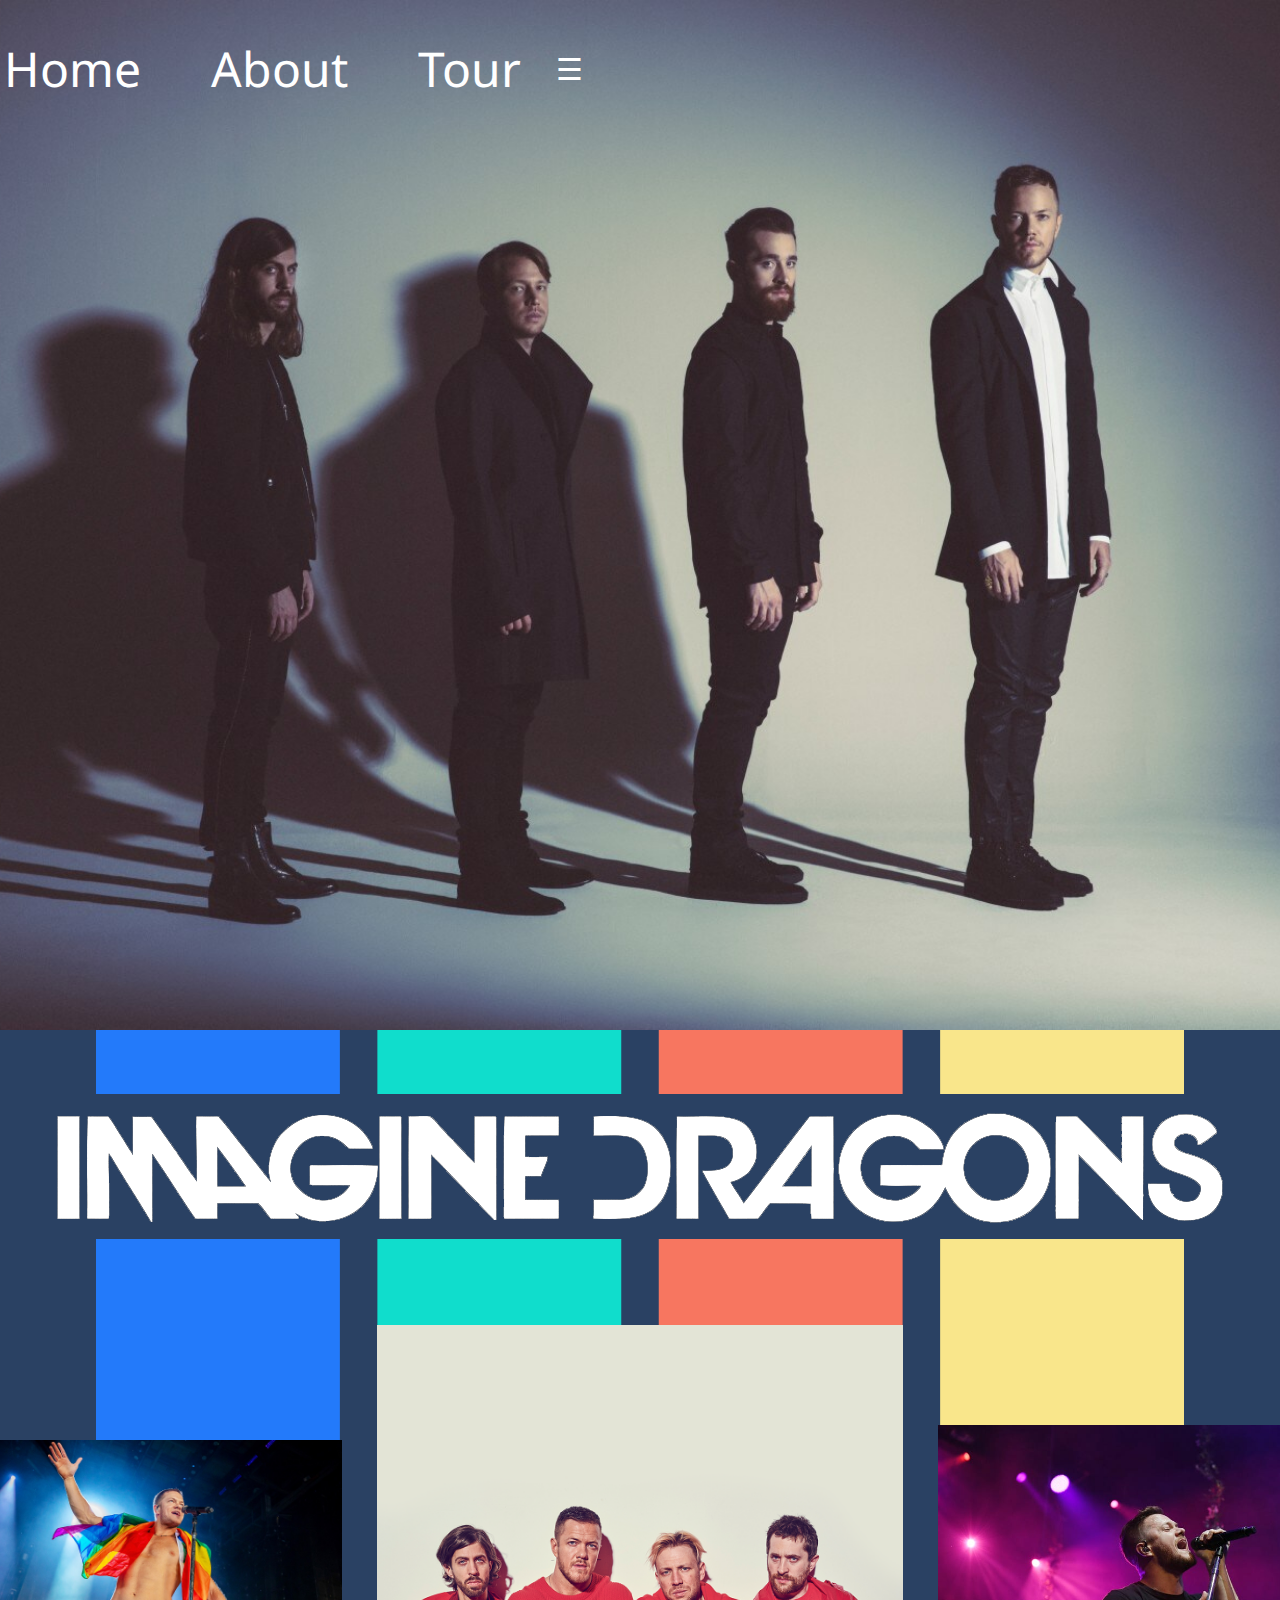
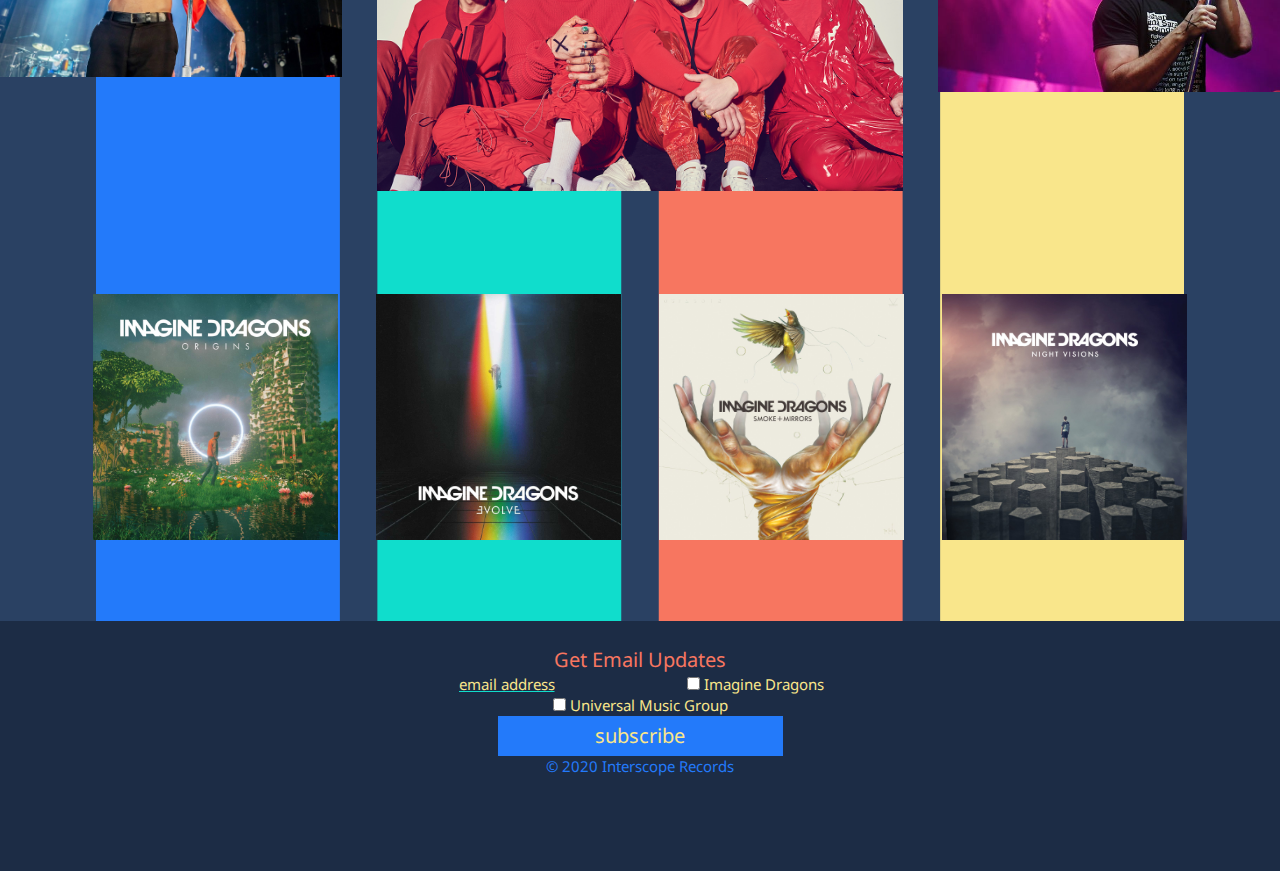
==== index.html @ df5ad178 "TIM EDITS/About Page fixer upper" ====
<!doctype html>
<html class="no-js" lang="">

<head>
  <meta charset="utf-8">
  <title>Home Imagine Dragons</title>
  <meta name="description" content="">
  <meta name="viewport" content="width=device-width, initial-scale=1">

  <link rel="apple-touch-icon" href="icon.png">
  <!-- Place favicon.ico in the root directory -->

  <link rel="stylesheet" href="css/normalize.css">
  <link rel="stylesheet" href="css/main.css">
  <link href="https://fonts.googleapis.com/css2?family=Noto+Sans:ital,wght@0,400;0,700;1,400;1,700&display=swap" rel="stylesheet">
</head>

<body>

  <!-- Off Canvas Navigation -->
  <div id="mySidenav" class="sidenav">
    <a href="javascript:void(0)" class="closebtn" onclick="closeNav()">&times;</a>
    <a href="index.html">Home</a>
    <a href="about.html">About</a>
    <a href="tour.html">Tour</a>
  </div>

  <header>
    <nav>
      <ul>
        <li><a href="index.html" class="home">Home</a></li>
        <li><a href="about.html" class="about">About</a></li>
        <li><a href="tour.html" class="tour">Tour</a></li>
      </ul>
      <span class="hamburger" onclick="openNav()">&#9776;</span>
    </nav>
  </header>

  <section class="home_section">

    <div id="container_logo_background">
      <div id="logo">
        <img src="img/imaginelogo.png" alt="Imagine Dragons Logo">
      </div>
    </div>

    <div class="home_main_panel">
      <img id="home_main_1" src="img/home_main_1.jpg">
      <img id="home_main_2" src="img/id_redsuits.png">
      <img id="home_main_3" src="img/home_main_3.jpg">
    </div>

    <div class="home_album_panel">
      <img src="img/home_album_1.jpg">
      <img src="img/home_album_2.jpg">
      <img src="img/home_album_3.jpg">
      <img src="img/home_album_4.jpg">
    </div>

  </section>

  <!-- Footer -->
  <footer>
    <div class="footer_background">
      <p class="get_updates">Get Email Updates</p>
      <form class="email_form">
        <input type="email" name="email" placeholder="email address" required>
        <input type="checkbox" name="checkbox1">
          <label for="checkbox1">Imagine Dragons</label><br>
        <input type="checkbox" name="checkbox2">
          <label for="checkbox2">Universal Music Group</label><br>
        <input type="submit" value="subscribe">
      </form>
      <p class="copyright">© 2020 Interscope Records</p>
    </div>
  </footer>

  <script src="js/vendor/modernizr-3.11.2.min.js"></script>
  <script src="js/main.js"></script>

</body>

</html>
---- css/main.css ----
/*! HTML5 Boilerplate v8.0.0 | MIT License | https://html5boilerplate.com/ */
/* main.css 2.1.0 | MIT License | https://github.com/h5bp/main.css#readme */
/* * What follows is the result of much research on cross-browser styling. * Credit left inline and big thanks to Nicolas Gallagher, Jonathan Neal, * Kroc Camen, and the H5BP dev community and team. */

/* ==== Base styles: opinionated defaults ===*/
html {
  color: #222;
  font-size: 1em;
  line-height: 1.4;
  background-color: #2A4163;
}
/* * Remove text-shadow in selection highlight: * https://twitter.com/miketaylr/status/12228805301 * * Vendor-prefixed and regular ::selection selectors cannot be combined: * https://stackoverflow.com/a/16982510/7133471 * * Customize the background color to match your design. */
::-moz-selection {
  background: #b3d4fc;
  text-shadow: none;
}
::selection {
  background: #b3d4fc;
  text-shadow: none;
}
/* * A better looking default horizontal rule */
hr {
  display: block;
  height: 1px;
  border: 0;
  border-top: 1px solid #ccc;
  margin: 1em 0;
  padding: 0;
}
/* * Remove the gap between audio, canvas, iframes, * images, videos and the bottom of their containers: * https://github.com/h5bp/html5-boilerplate/issues/440 */
audio, canvas, iframe, img, svg, video {
  vertical-align: middle;
}
/* * Remove default fieldset styles. */
fieldset {
  border: 0;
  margin: 0;
  padding: 0;
}
/* * Allow only vertical resizing of textareas. */
textarea {
  resize: vertical;
}
/* =====================================================
========================================================
==============Author's custom styles ===================
========================================================
======================================================== */
p, body, nav{
  font-family: 'Noto Sans', sans-serif;
}
body{
  width: 100vw;
  margin: 0px;
  overflow-x: hidden;
  padding: 0px;
}


header{
  background-image: url('../img/home_hero_image.jpg');
  background-size: cover;
  background-position: center;
  background-repeat: no-repeat;
  height: 1030px;
  width: 100vw;
  margin: 0px;
}

/* Add new background images and link them for the different pages */
#aboutbg{
  background-image: url('../img/about_hero_image.jpg');
  background-size: cover;
  background-position: center;
  background-repeat: no-repeat;
  height: 1030px;
  width: 100vw;
  margin: 0px;
}

#tourbg{
  background-image: url('../img/tour_hero_image3.jpg');
  background-size: cover;
  background-position: center;
  background-repeat: no-repeat;
  height: 1030px;
  width: 100%;
  margin: 0px;
}

nav{
  display: flex;
  justify-content: center;
  align-items: center;
  margin: 0px;
  position: relative;
  right: 30%;
}
nav ul{
  display: flex;
  flex-direction: row;
  justify-content: center;
  align-items: center;
  margin: 0px;
}
nav ul li{
  list-style-type: none;
  display: flex;
  flex-direction: row;
  margin: 15px;
}
nav ul li a{
  text-decoration: none;
  font-size: 36pt;
  color: #ffffff;
  padding: 20px;
}
nav ul li a:hover{
  color: #f77660;
}

#container_logo_background{
  line-height: 145px;
  height: 145px;
  width: 100%;
  background: #2a4163;
  margin: 5%;
  text-align: center;
  display: block;
}
#logo{
  vertical-align: middle;
}


/* Got rid of the div stripes and made it an SVG background image */
.home_section, .tour_section, .about_section{
  background-image: url('../img/ID_background.svg');
  background-position: center;
  background-size: 85%;
  background-repeat: repeat-y;
  display: flex;
  justify-content: center;
  align-items: center;
  flex-direction: column;
  padding: none;
  margin: none;
}

/* Gridbox reusable code - We'll discuss this in class

.gridbox{
  width: 100vw;
  margin: 0 auto;
  display: flex;
  justify-content: center;
  align-items: center;
  flex-direction: row;
}

.right_gridbox,
.left_gridbox{
  width: 50%;
  margin: 0 auto;
  display: flex;
  justify-content: center;
  align-items: center;
  flex-direction: column;
}

*/

/* Panel Section */

.home_main_panel{
  width: 100%;
  display: flex;
  justify-content: center;
  align-items: center;
}

#home_main_1{
  width: 28%;
  margin: 1%;
}
#home_main_2{
  width: 41.125%;
  margin: 1.75%;
}
#home_main_3{
  width: 28%;
  margin: 1%;
}

.home_album_panel{
  width: 100%;
  margin: 5%;
  text-align: center;
}
.home_album_panel img{
  width: 19.2%;
  margin: 1.3%;
}


.about_large_panel{
  text-align: center;
}
.about_large_panel img{
  width: 85%;
  padding: 50px;
}

/* setting up the othermost box to flex and reorganize inner divs */
.about_bandinfo_panel{
  width: 80vw;
  display: flex;
  justify-content: center;
  flex-direction: row;
}

/* this says that the images in this section should be 100% of the container they live in */
.about_bandinfo_panel img{
  width: 80%;
  margin: 15px 0px;
}

/* This says the two inner divs should have their content in a column, flexing, and set to 50% of the outermost container */
.about_bandinfo_imgbox,
.about_bandinfo_textbox{
  display: flex;
  flex-direction: column;
  align-items: center;
  width: 50%;
  margin: 0;
}

/* This says make that big paragraph take up 95% of its container width */
.about_bandinfo_panel p{
  background-color: #2a4163;
  color: #ffffff;
  padding: 10px;
  width: 95%;
}

.about_DRinfo_panel{
  text-align: left;
  width: 100%;
}
.about_DRinfo_panel img{
  text-align: left;
  width: 60%;
}
.about_DRinfo_panel p{
  background-color: #2a4163;
  color: #ffffff;
  padding: 10px;
  width: 60%;
}

.about_WSinfo_panel{
  text-align: left;
  width: 100%;
}
.about_WSinfo_panel img{
  text-align: left;
  width: 60%;
}
.about_WSinfo_panel p{
  background-color: #2a4163;
  color: #ffffff;
  padding: 10px;
  width: 60%;
}

.about_DPinfo_panel{
  text-align: left;
  width: 100%;
}
.about_DPinfo_panel img{
  text-align: left;
  width: 60%;
}
.about_DPinfo_panel p{
  background-color: #2a4163;
  color: #ffffff;
  padding: 10px;
  width: 60%;
}

.about_BMinfo_panel{
  text-align: left;
  width: 100%;
}
.about_BMinfo_panel img{
  text-align: left;
  width: 60%;
}
.about_BMinfo_panel p{
  background-color: #2a4163;
  color: #ffffff;
  padding: 10px;
  width: 60%;
}

/* ===== This is the CSS for the footer for every page === */
footer p{
  margin: 0px;
  padding: 0px;
}
.footer_background{
  width:100%;
  height: 250px;
  background: #1c2c45;
}
.copyright{
  color: #237afa;
  text-align: center;
  font-size: 15px;
}
.get_updates{
  color: #f77660;
  text-align: center;
  font-size: 20px;
  padding-top: 25px;
}
.email_form{
  text-align: center;
  color: #f9e68b;
  font-size: 15px;
}
input{
  caret-color: #f77660;
}
input[type=email]{
  border: none;
  outline: none;
  background: none;
  text-decoration: underline;
  text-decoration-color: #10ddcc;
}
::placeholder{
  color: #f9e68b;
  font-size: 15px;
}
input[type=submit]{
  border: none;
  background-color: #237afa;
  color: #f9e68b;
  height: 40px;
  width: 285px;
  font-size: 20px;
}
input[type=checkbox]{
  color: #f9e68b;
}

/* Off Canvas Navigation */

.hamburger{
  font-size:30px;
  cursor:pointer;
  color: #fff;
  display: inline;
}

.sidenav {
  height: 100%;
  width: 0;
  position: fixed;
  z-index: 1;
  top: 0;
  left: 0;
  background-color: #111;
  overflow-x: hidden;
  transition: 0.5s;
  padding-top: 60px;
}

.sidenav a {
  padding: 8px 8px 8px 32px;
  text-decoration: none;
  font-size: 25px;
  color: #818181;
  display: block;
  transition: 0.3s;
}

.sidenav a:hover {
  color: #f1f1f1;
}

.sidenav .closebtn {
  position: absolute;
  top: 0;
  right: 25px;
  font-size: 36px;
  margin-left: 50px;
}

#main {
  transition: margin-left .5s;
}

@media screen and (max-height: 450px) {
  .sidenav {padding-top: 15px;}
  .sidenav a {font-size: 18px;}
}





/* === Helper classes ====*/
/* * Hide visually and from screen readers */
.hidden, [hidden] {
  display: none !important;
}
/* * Hide only visually, but have it available for screen readers: * https://snook.ca/archives/html_and_css/hiding-content-for-accessibility * * 1. For long content, line feeds are not interpreted as spaces and small width * causes content to wrap 1 word per line: * https://medium.com/@jessebeach/beware-smushed-off-screen-accessible-text-5952a4c2cbfe */
.sr-only {
  border: 0;
  clip: rect(0, 0, 0, 0);
  height: 1px;
  margin: -1px;
  overflow: hidden;
  padding: 0;
  position: absolute;
  white-space: nowrap;
  width: 1px;
 /* 1 */
}
/* * Extends the .sr-only class to allow the element * to be focusable when navigated to via the keyboard: * https://www.drupal.org/node/897638 */
.sr-only.focusable:active, .sr-only.focusable:focus {
  clip: auto;
  height: auto;
  margin: 0;
  overflow: visible;
  position: static;
  white-space: inherit;
  width: auto;
}
/* * Hide visually and from screen readers, but maintain layout */
.invisible {
  visibility: hidden;
}
/* * Clearfix: contain floats * * For modern browsers * 1. The space content is one way to avoid an Opera bug when the * `contenteditable` attribute is included anywhere else in the document. * Otherwise it causes space to appear at the top and bottom of elements * that receive the `clearfix` class. * 2. The use of `table` rather than `block` is only necessary if using * `:before` to contain the top-margins of child elements. */
.clearfix::before, .clearfix::after {
  content: " ";
  display: table;
}
.clearfix::after {
  clear: both;
}
/* ==== EXAMPLE Media Queries for Responsive Design. These examples override the primary ('mobile first') styles. Modify as content requires. ==== */
@media only screen and (min-width: 35em) {
 /* Style adjustments for viewports that meet the condition */
}
@media print, (-webkit-min-device-pixel-ratio: 1.25), (min-resolution: 1.25dppx), (min-resolution: 120dpi) {
 /* Style adjustments for high resolution devices */
}
/* ==== Print styles. Inlined to avoid the additional HTTP request: https://www.phpied.com/delay-loading-your-print-css/ ====*/
@media print {
  *, *::before, *::after {
      background: #fff !important;
      color: #000 !important;
     /* Black prints faster */
      box-shadow: none !important;
      text-shadow: none !important;
 }
  a, a:visited {
      text-decoration: underline;
 }
  a[href]::after {
      content: " (" attr(href) ")";
 }
  abbr[title]::after {
      content: " (" attr(title) ")";
 }
 /* * Don't show links that are fragment identifiers, * or use the `javascript:` pseudo protocol */
  a[href^="#"]::after, a[href^="javascript:"]::after {
      content: "";
 }
  pre {
      white-space: pre-wrap !important;
 }
  pre, blockquote {
      border: 1px solid #999;
      page-break-inside: avoid;
 }
 /* * Printing Tables: * https://web.archive.org/web/20180815150934/http://css-discuss.incutio.com/wiki/Printing_Tables */
  thead {
      display: table-header-group;
 }
  tr, img {
      page-break-inside: avoid;
 }
  p, h2, h3 {
      orphans: 3;
      widows: 3;
 }
  h2, h3 {
      page-break-after: avoid;
 }
}
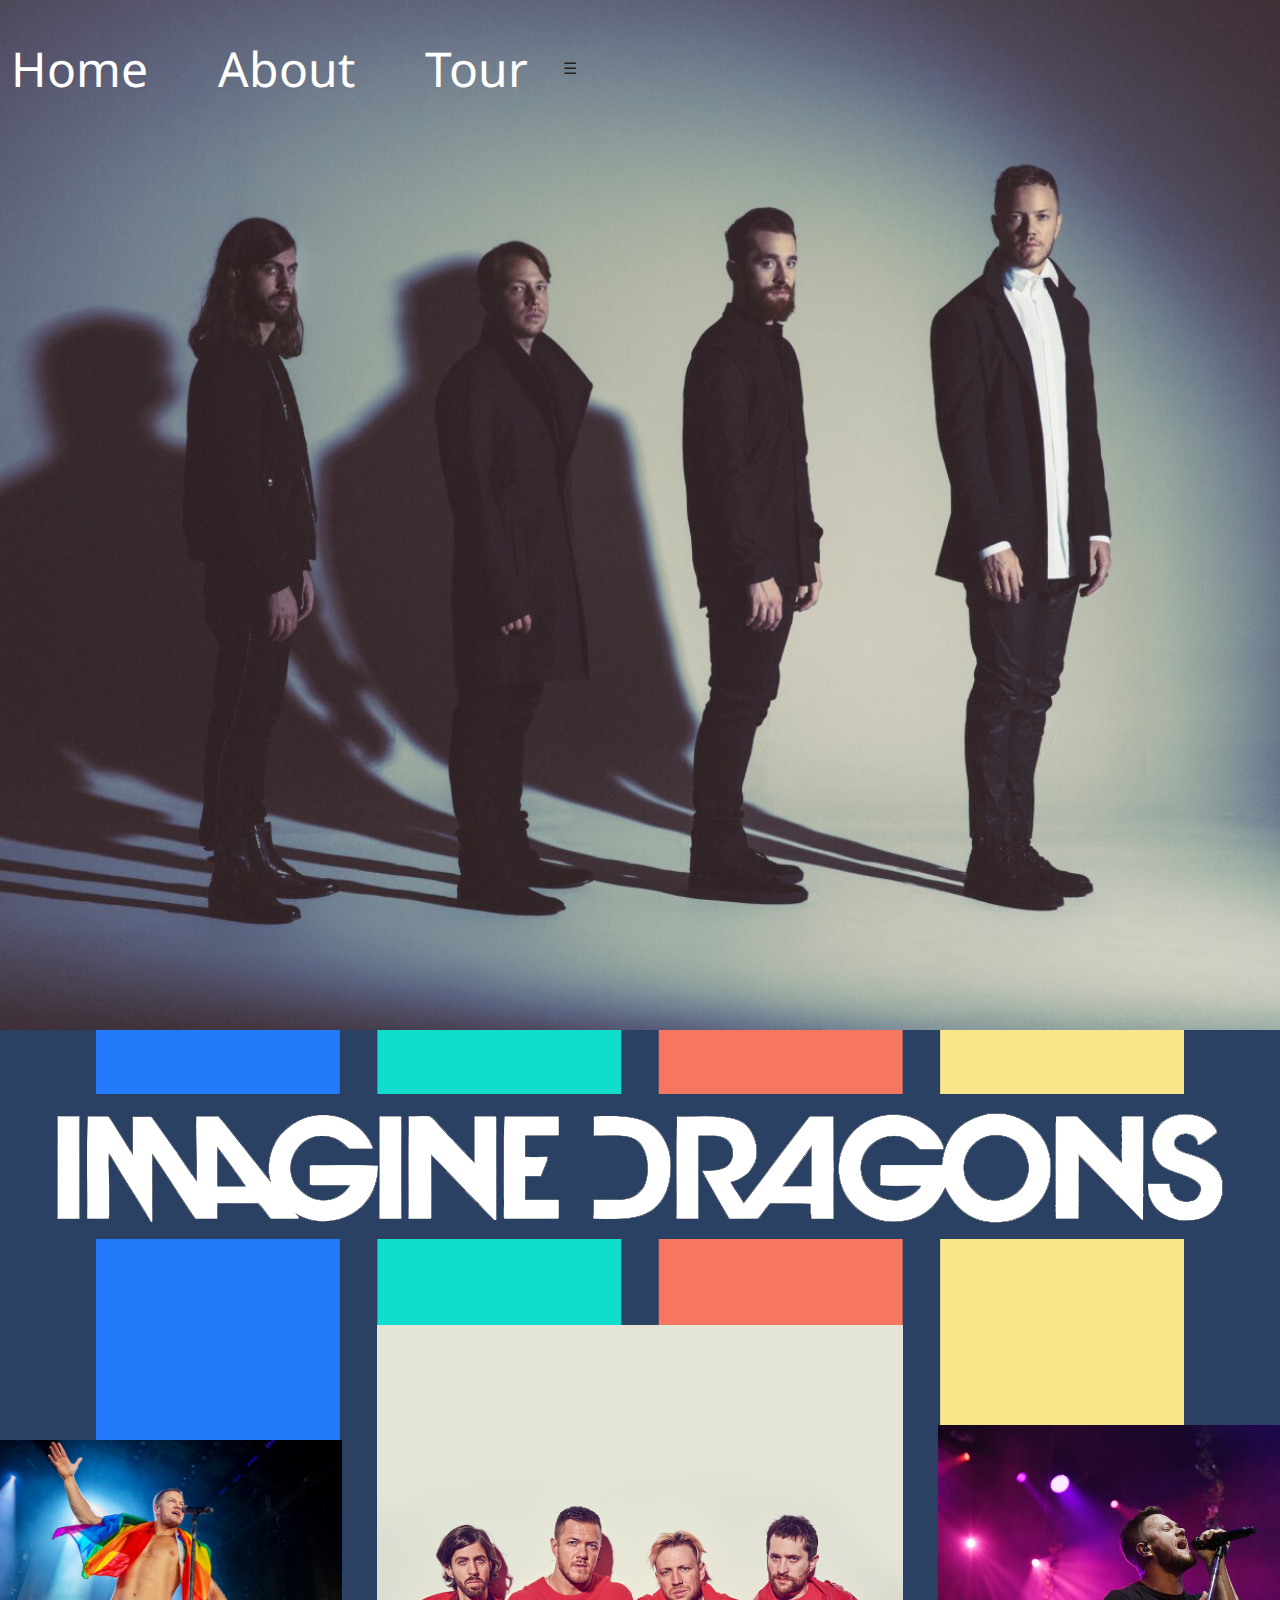
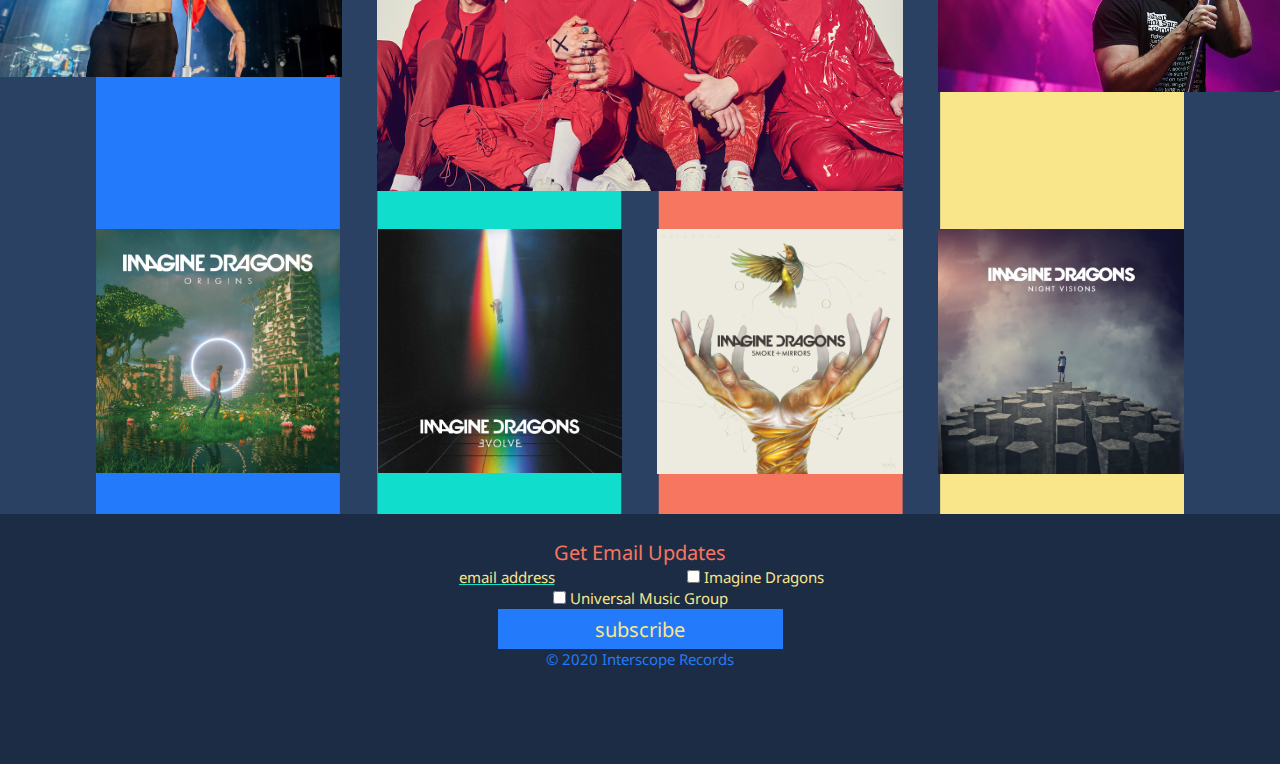
==== commit 8844a82c: "Upload 11-5" ====
--- a/index.html
+++ b/index.html
@@ -50,12 +50,41 @@
       <img id="home_main_3" src="img/home_main_3.jpg">
     </div>
 
-    <div class="home_album_panel">
-      <img src="img/home_album_1.jpg">
-      <img src="img/home_album_2.jpg">
-      <img src="img/home_album_3.jpg">
-      <img src="img/home_album_4.jpg">
+
+<!-- Album Panel -->
+  <div class="home_album_panel">
+    <div class="album_1_container">
+      <img src="img/home_album_1.jpg" alt="Orgins Album" class="img_album_1">
+      <div class="overlay_album_1">
+        <div class="overlay_text">Origins Present-2018</div>
+      </div>
     </div>
+
+
+    <div class="album_2_container">
+      <img src="img/home_album_2.jpg" alt="Evolve Album" class="img_album_2">
+      <div class="overlay_album_2">
+        <div class="overlay_text">Evolve 2018-2016</div>
+      </div>
+    </div>
+
+    <div class="album_3_container">
+      <img src="img/home_album_3.jpg" alt="Smoke + Mirrors Album" class="img_album_3">
+      <div class="overlay_album_3">
+        <div class="overlay_text">Smoke + Mirrors 2016-2014</div>
+      </div>
+    </div>
+
+    <div class="album_4_container">
+      <img src="img/home_album_4.jpg" alt="Night Visions Album" class="img_album_4">
+      <div class="overlay_album_4">
+        <div class="overlay_text">Night Visions 2014-2012</div>
+      </div>
+    </div>
+
+    </body>
+    </html>
+
 
   </section>
 
--- a/css/main.css
+++ b/css/main.css
@@ -119,6 +119,8 @@
   color: #f77660;
 }
 
+
+/* Imagine Dragons Logo and Logo Background */
 #container_logo_background{
   line-height: 145px;
   height: 145px;
@@ -147,6 +149,7 @@
   margin: none;
 }
 
+
 /* Gridbox reusable code - We'll discuss this in class
 
 .gridbox{
@@ -170,15 +173,14 @@
 
 */
 
-/* Panel Section */
-
+
+/* Home Middle Images Panel Section */
 .home_main_panel{
   width: 100%;
   display: flex;
   justify-content: center;
   align-items: center;
 }
-
 #home_main_1{
   width: 28%;
   margin: 1%;
@@ -192,17 +194,147 @@
   margin: 1%;
 }
 
-.home_album_panel{
-  width: 100%;
-  margin: 5%;
+.home_album_panel {
+  width: 100%;
+  padding-top: 15px;
+  padding-bottom: 40px;
+}
+/* Album Hoverstates */
+/* Album 1 */
+.album_1_container {
+  position: relative;
+  float: left;
+  width: 19.1%;
+  margin-left: 7.5%;
+}
+.img_album_1{
+  display: inline;
+  width: 100%;
+  height: auto;
+}
+.overlay_album_1{
+  position: absolute;
+  top: 0;
+  bottom: 0;
+  left: 0;
+  right: 0;
+  height: 100%;
+  width: 100%;
+  opacity: 0;
+  transition: .5s ease;
+  background-color: #008CBA;
+}
+.album_1_container:hover .overlay_album_1 {
+  opacity: 1;
+}
+.overlay_text {
+  color: white;
+  font-size: 20px;
+  position: absolute;
+  top: 50%;
+  left: 50%;
+  -webkit-transform: translate(-50%, -50%);
+  -ms-transform: translate(-50%, -50%);
+  transform: translate(-50%, -50%);
   text-align: center;
 }
-.home_album_panel img{
+
+
+/* Album 2 */
+.album_2_container {
+  position: relative;
+  width: 19.1%;
+  margin-left: 2.9%;
+  float: left;
+}
+.img_album_2{
+  display: inline;
+  width: 100%;
+  height: auto;
+}
+.overlay_album_2{
+  position: absolute;
+  top: 0;
+  bottom: 0;
+  left: 0;
+  right: 0;
+  height: 100%;
+  width: 100%;
+  opacity: 0;
+  transition: .5s ease;
+  background-color: #008CBA;
+}
+.album_2_container:hover .overlay_album_2 {
+  opacity: 1;
+}
+
+/* Album 3 */
+.album_3_container {
+  position: relative;
   width: 19.2%;
-  margin: 1.3%;
-}
-
-
+  margin-left: 2.75%;
+  float: left;
+}
+.img_album_3{
+  display: block;
+  width: 100%;
+  height: auto;
+}
+.overlay_album_3{
+  position: absolute;
+  top: 0;
+  bottom: 0;
+  left: 0;
+  right: 0;
+  height: 100%;
+  width: 100%;
+  opacity: 0;
+  transition: .5s ease;
+  background-color: #008CBA;
+}
+.album_3_container:hover .overlay_album_3 {
+  opacity: 1;
+}
+
+/* Album 4 */
+.album_4_container {
+  position: relative;
+  width: 19.2%;
+  margin-left: 2.75%;
+  float: left;
+}
+.img_album_4{
+  display: block;
+  width: 100%;
+  height: auto;
+}
+.overlay_album_4{
+  position: absolute;
+  top: 0;
+  bottom: 0;
+  left: 0;
+  right: 0;
+  height: 100%;
+  width: 100%;
+  opacity: 0;
+  transition: .5s ease;
+  background-color: #008CBA;
+}
+.album_4_container:hover .overlay_album_4 {
+  opacity: 1;
+}
+
+
+
+
+
+/* About Section */
+.about_main_panel{
+  display: flex;
+  justify-content: center;
+  align-items: center;
+  flex-direction: column;
+}
 .about_large_panel{
   text-align: center;
 }
@@ -210,6 +342,7 @@
   width: 85%;
   padding: 50px;
 }
+
 
 /* setting up the othermost box to flex and reorganize inner divs */
 .about_bandinfo_panel{
@@ -303,6 +436,25 @@
   width: 60%;
 }
 
+
+/* Tour Section */
+
+.tour_panel{
+  display: flex;
+  justify-content: center;
+  align-items: center;
+  flex-direction: row;
+}
+
+#tourbackground{
+  background-image: url('../img/tourbg.jpg');
+  width: 100vw;
+  background-position: center;
+  background-size: cover;
+  background-repeat: no-repeat;
+  height: 800px;
+  margin: 2% 0% 0% 0%;
+}
 /* ===== This is the CSS for the footer for every page === */
 footer p{
   margin: 0px;
@@ -353,7 +505,7 @@
 }
 input[type=checkbox]{
   color: #f9e68b;
-}
+}s
 
 /* Off Canvas Navigation */
 
@@ -361,7 +513,7 @@
   font-size:30px;
   cursor:pointer;
   color: #fff;
-  display: inline;
+  display: none;
 }
 
 .sidenav {
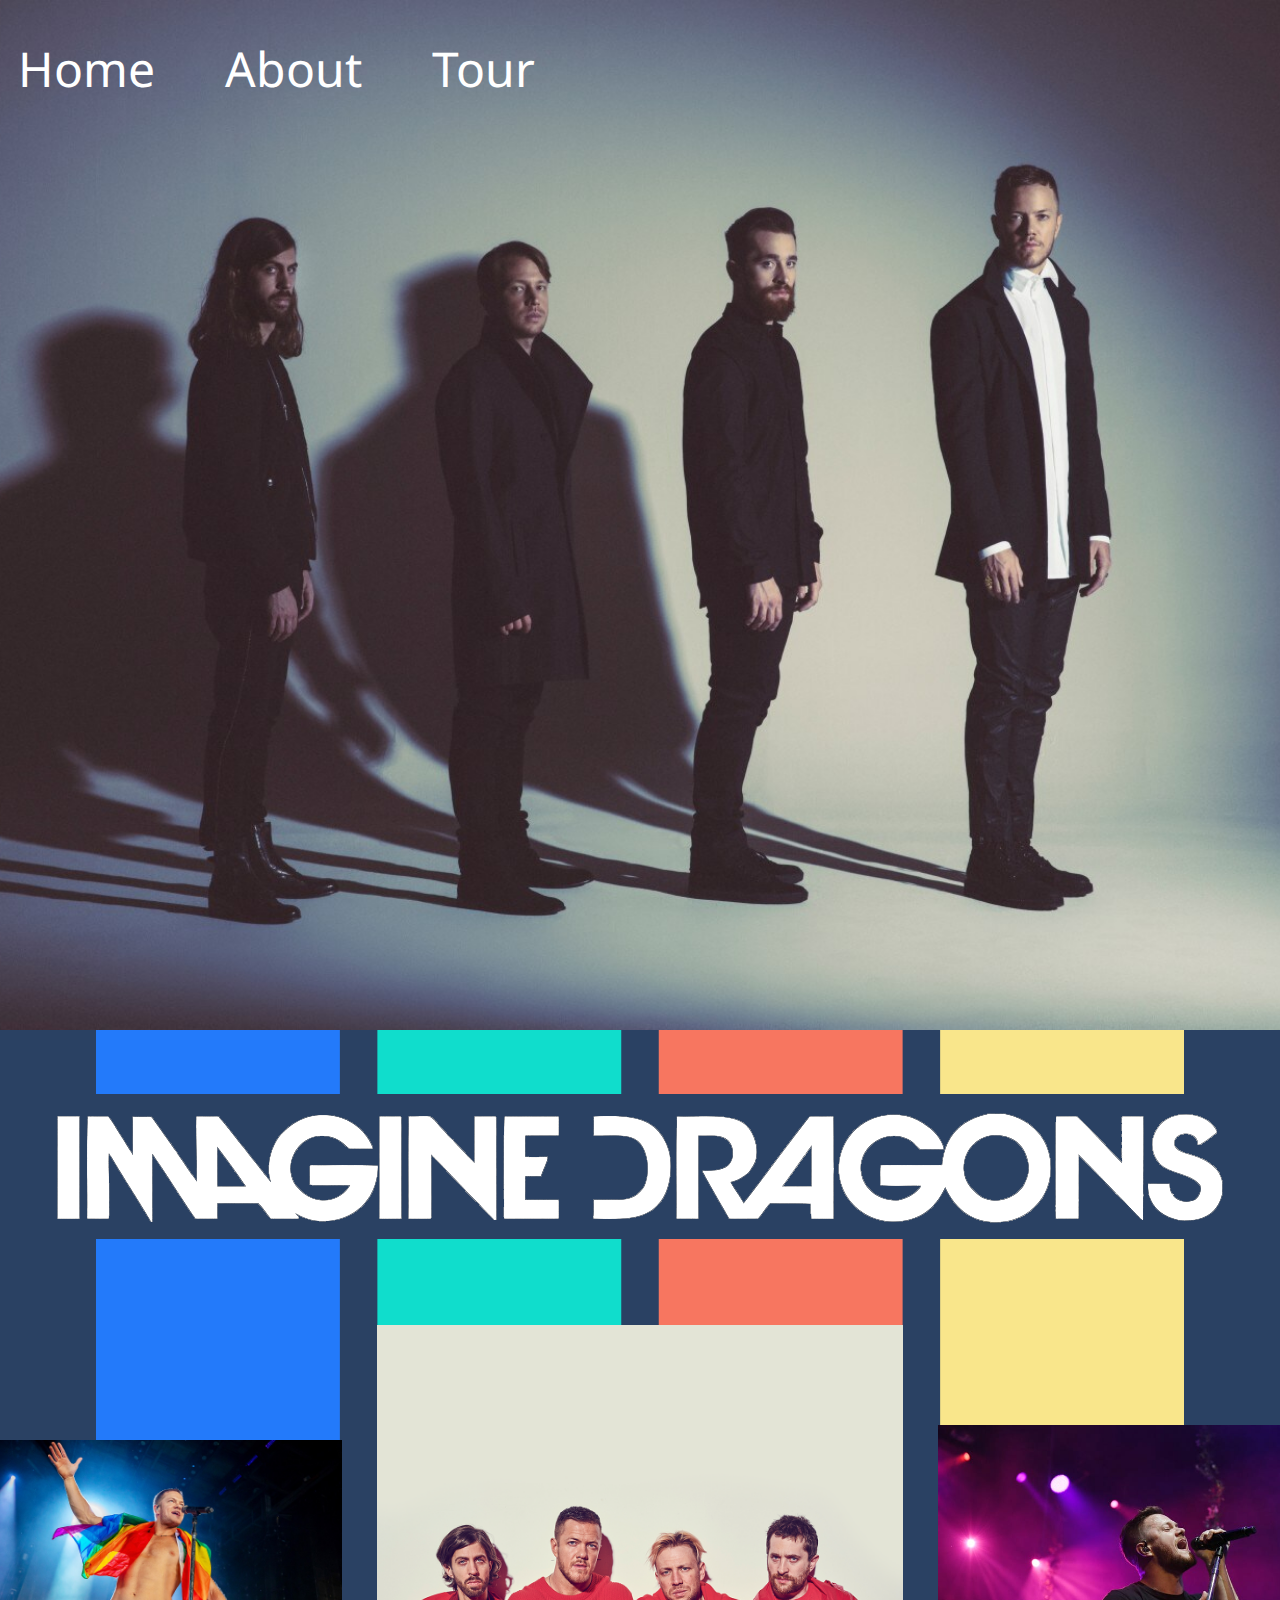
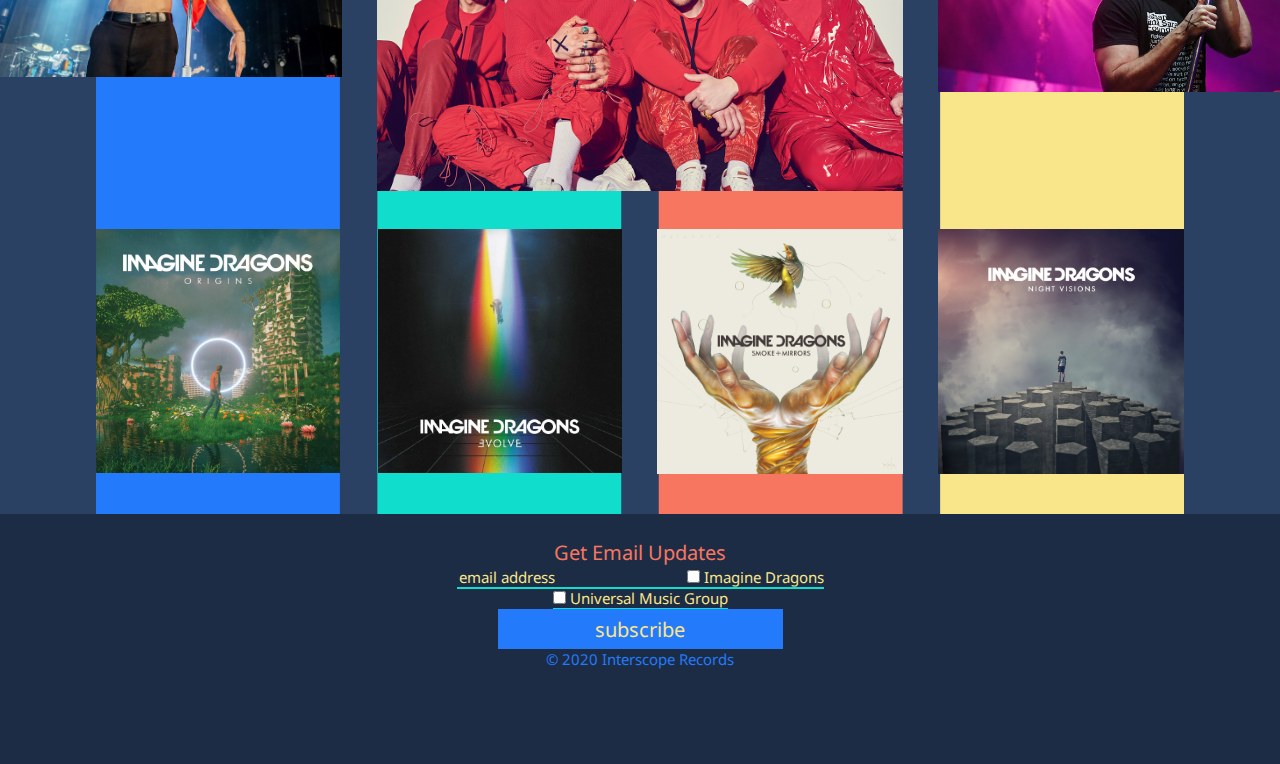
==== commit d7f15663: "TIM EDITS/Footer Styling" ====
--- a/index.html
+++ b/index.html
@@ -92,14 +92,23 @@
   <footer>
     <div class="footer_background">
       <p class="get_updates">Get Email Updates</p>
+
+      
       <form class="email_form">
+        <span class="underlineme">
         <input type="email" name="email" placeholder="email address" required>
-        <input type="checkbox" name="checkbox1">
+        </span>
+
+      <span class="underlineme">
+        <input type="checkbox" name="checkbox1" class="checkmark">
           <label for="checkbox1">Imagine Dragons</label><br>
-        <input type="checkbox" name="checkbox2">
+        <input type="checkbox" name="checkbox2" class="checkmark">
           <label for="checkbox2">Universal Music Group</label><br>
+      </span>
+
         <input type="submit" value="subscribe">
       </form>
+
       <p class="copyright">© 2020 Interscope Records</p>
     </div>
   </footer>
--- a/css/main.css
+++ b/css/main.css
@@ -488,8 +488,6 @@
   border: none;
   outline: none;
   background: none;
-  text-decoration: underline;
-  text-decoration-color: #10ddcc;
 }
 ::placeholder{
   color: #f9e68b;
@@ -503,9 +501,13 @@
   width: 285px;
   font-size: 20px;
 }
-input[type=checkbox]{
-  color: #f9e68b;
-}s
+.checkmark{
+  border: 1px solid #f9e68b;
+}
+
+.underlineme{
+  border-bottom: 2px solid #10DDCC;
+}
 
 /* Off Canvas Navigation */
 
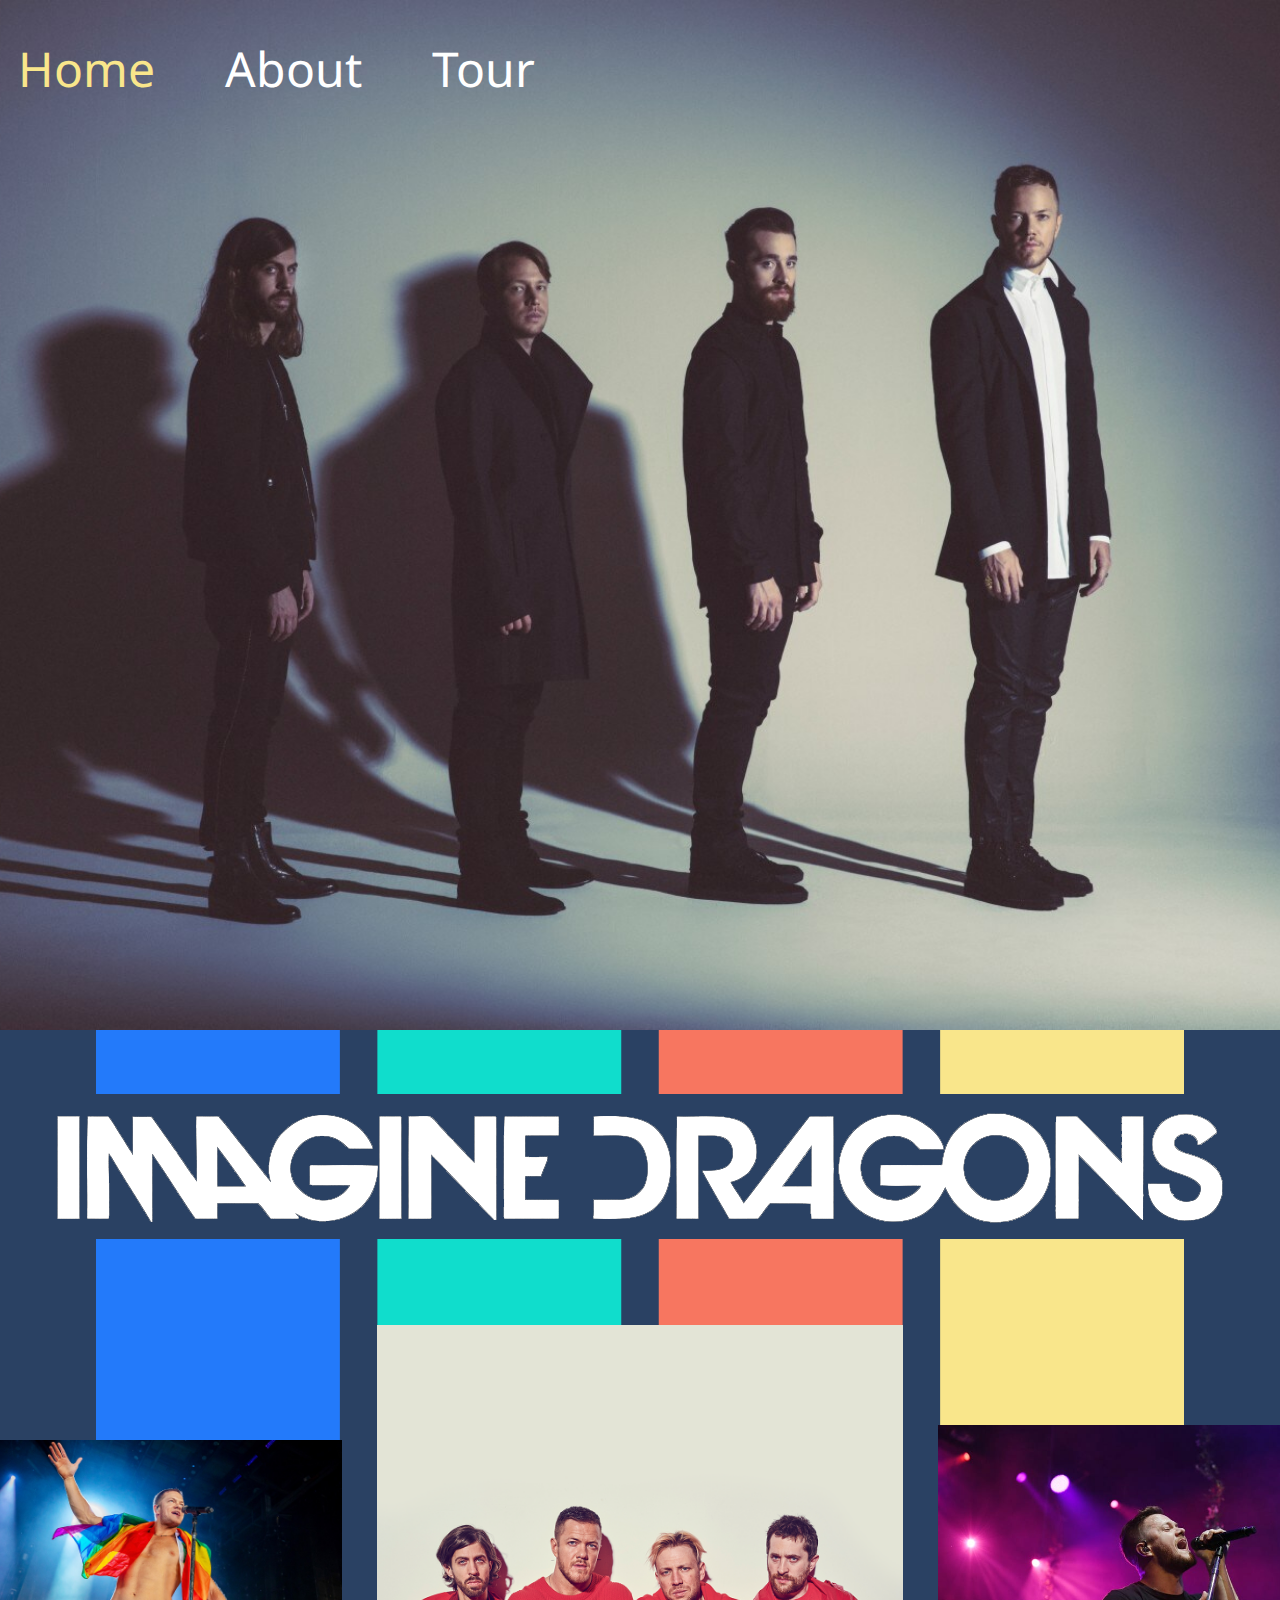
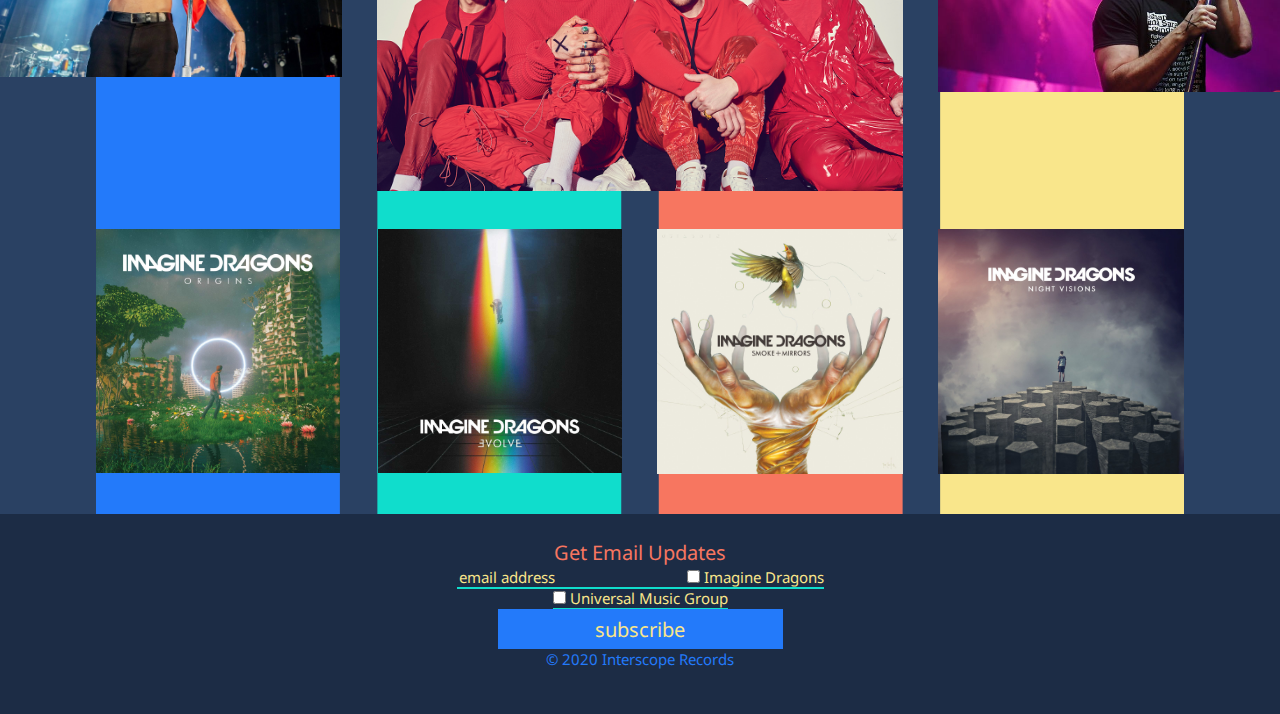
==== commit 325abb03: "Upload 11-22-20" ====
--- a/index.html
+++ b/index.html
@@ -28,7 +28,7 @@
   <header>
     <nav>
       <ul>
-        <li><a href="index.html" class="home">Home</a></li>
+        <li><a href="index.html" class="current_page">Home</a></li>
         <li><a href="about.html" class="about">About</a></li>
         <li><a href="tour.html" class="tour">Tour</a></li>
       </ul>
@@ -57,6 +57,8 @@
       <img src="img/home_album_1.jpg" alt="Orgins Album" class="img_album_1">
       <div class="overlay_album_1">
         <div class="overlay_text">Origins Present-2018</div>
+        <div class="overlay_songs_1">Natural<br>Boomerang<br>Machine<br>Cool Out<br>Bad Liar<br>West Coast<br>Zero<br>Bullet In A Gun</div>
+        <div class="overlay_songs_2">Digital Only<br>Stuck<br>Love Birds<br>Burn Out<br>Real Life</div>
       </div>
     </div>
 
@@ -65,6 +67,8 @@
       <img src="img/home_album_2.jpg" alt="Evolve Album" class="img_album_2">
       <div class="overlay_album_2">
         <div class="overlay_text">Evolve 2018-2016</div>
+        <div class="overlay_songs_1">Next to Me<br>I Don't Know Why<br>Whatever it Takes<br>Believer<br>Walking the Wire<br>Rise Up</div>
+        <div class="overlay_songs_2">I'll Make It Up To You<br>Yesterday<br>Mouth Of The River<br>Thunder<br>Start Over<br>Dancing In The Dark</div>
       </div>
     </div>
 
@@ -72,6 +76,8 @@
       <img src="img/home_album_3.jpg" alt="Smoke + Mirrors Album" class="img_album_3">
       <div class="overlay_album_3">
         <div class="overlay_text">Smoke + Mirrors 2016-2014</div>
+        <div class="overlay_songs_1">Shots<br>Gold<br>Smoke And Mirrors<br>I'm So Sorry<br>I Bet My Life<br>Polaroid<br>Friction<br>It Comes Back To You<br>Dream<br>Trouble<br>Summer</div>
+        <div class="overlay_songs_2">Hopeless Opus<br>The Fall<br>Theif<br>The Unknown<br>Second Chances<br>Release<br>Warriors<br>Battle Cry<br>Monster<br>Who We Are</div>
       </div>
     </div>
 
@@ -79,6 +85,8 @@
       <img src="img/home_album_4.jpg" alt="Night Visions Album" class="img_album_4">
       <div class="overlay_album_4">
         <div class="overlay_text">Night Visions 2014-2012</div>
+        <div class="overlay_songs_1">Radioactive<br>Tiptoe<br>It's Time<br>Demons<br>On Top Of The Wolrd<br>Amsterdam</div>
+        <div class="overlay_songs_2">Hear Me<br>Every Night<br>Bleeding Out<br>Underdog<br>Nothing Left To Say</div>
       </div>
     </div>
 
@@ -93,7 +101,7 @@
     <div class="footer_background">
       <p class="get_updates">Get Email Updates</p>
 
-      
+
       <form class="email_form">
         <span class="underlineme">
         <input type="email" name="email" placeholder="email address" required>
--- a/css/main.css
+++ b/css/main.css
@@ -84,7 +84,7 @@
   background-position: center;
   background-repeat: no-repeat;
   height: 1030px;
-  width: 100%;
+  width: 100vw;
   margin: 0px;
 }
 
@@ -119,6 +119,9 @@
   color: #f77660;
 }
 
+.current_page{
+  color: #F9E68B;
+}
 
 /* Imagine Dragons Logo and Logo Background */
 #container_logo_background{
@@ -222,21 +225,35 @@
   width: 100%;
   opacity: 0;
   transition: .5s ease;
-  background-color: #008CBA;
+  background-color: #2a4163;
 }
 .album_1_container:hover .overlay_album_1 {
-  opacity: 1;
+  opacity: .8;
 }
 .overlay_text {
   color: white;
   font-size: 20px;
   position: absolute;
-  top: 50%;
-  left: 50%;
+  top: 15%;
+  left: 45%;
   -webkit-transform: translate(-50%, -50%);
   -ms-transform: translate(-50%, -50%);
   transform: translate(-50%, -50%);
   text-align: center;
+}
+.overlay_songs_1{
+  color: white;
+  font-size: 15px;
+  position: absolute;
+  top: 25%;
+  left: 10%;
+}
+.overlay_songs_2{
+  color: white;
+  font-size: 15px;
+  position: absolute;
+  top: 25%;
+  left: 60%;
 }
 
 
@@ -262,10 +279,10 @@
   width: 100%;
   opacity: 0;
   transition: .5s ease;
-  background-color: #008CBA;
+  background-color: #2a4163;
 }
 .album_2_container:hover .overlay_album_2 {
-  opacity: 1;
+  opacity: .8;
 }
 
 /* Album 3 */
@@ -290,10 +307,10 @@
   width: 100%;
   opacity: 0;
   transition: .5s ease;
-  background-color: #008CBA;
+  background-color: #2a4163;
 }
 .album_3_container:hover .overlay_album_3 {
-  opacity: 1;
+  opacity: .8;
 }
 
 /* Album 4 */
@@ -318,10 +335,10 @@
   width: 100%;
   opacity: 0;
   transition: .5s ease;
-  background-color: #008CBA;
+  background-color: #2a4163;
 }
 .album_4_container:hover .overlay_album_4 {
-  opacity: 1;
+  opacity: .8;
 }
 
 
@@ -346,7 +363,7 @@
 
 /* setting up the othermost box to flex and reorganize inner divs */
 .about_bandinfo_panel{
-  width: 80vw;
+  /* width: 80vw; */
   display: flex;
   justify-content: center;
   flex-direction: row;
@@ -354,27 +371,317 @@
 
 /* this says that the images in this section should be 100% of the container they live in */
 .about_bandinfo_panel img{
-  width: 80%;
-  margin: 15px 0px;
+  width: 100%;
+  margin: 2% 0%;
+  height: 19.5%
+
 }
 
 /* This says the two inner divs should have their content in a column, flexing, and set to 50% of the outermost container */
-.about_bandinfo_imgbox,
-.about_bandinfo_textbox{
+.about_bandinfo_imgbox{
   display: flex;
   flex-direction: column;
   align-items: center;
-  width: 50%;
+  width: 50.4%;
   margin: 0;
+  padding-left: 5%;
+}
+.about_bandinfo_textbox{
+  flex-direction: column;
+  align-items: center;
+  width: 86.67%;
+  margin: 0;
+  padding-left: 0px;
 }
 
 /* This says make that big paragraph take up 95% of its container width */
 .about_bandinfo_panel p{
   background-color: #2a4163;
   color: #ffffff;
-  padding: 10px;
-  width: 95%;
-}
+  font-size: 16px;
+  padding-right: 5%;
+  padding-top: 5%;
+  width: 84.6%;
+  padding-left: 5%;
+  padding-bottom: 5%;
+}
+
+.about_bandinfo_panel_Reynolds_parent {
+	padding-bottom:5%;
+	padding-top:5%;
+	overflow: auto;
+
+}
+
+.about_bandinfo_panel_Reynolds_left_parent {
+	 width: 48.6%;
+    text-align: center;
+    /* float: left; */
+    margin: 0;
+    padding: 0;
+	padding-top: 50px;
+    border: 0;
+	float:left;
+	height: 25%;
+}
+.about_bandinfo_panel_Reynolds_left_img {
+     width: 100%;
+    margin: 0;
+    padding: 0;
+    border: 0;
+}
+.about_bandinfo_panel_Reynolds_left_img img {
+    width: 85%;
+	padding-left: 15%;
+}
+
+
+
+}
+.about_bandinfo_panel_Reynolds_left_text  {
+  width: 5%;
+}
+
+
+
+.about_bandinfo_panel_Reynolds_left_text p {
+   background-color: #2a4163;
+  color: #ffffff;
+  font-size: 16px;
+  padding-right: 5%;
+  padding-top: 5%;
+  width: 100%;
+  padding-left: 5%;
+  padding-bottom: 5%;
+}
+.about_bandinfo_panel_Reynolds_right_parent {
+	 width: 48.6%;
+    text-align: center;
+    /* float: left; */
+    margin: 0;
+    padding: 0;
+    border: 0;
+	float:right;
+	height: 25%;
+}
+.about_bandinfo_panel_Reynolds_right_img  {
+     width: 100%;
+    margin: 0;
+    padding: 0;
+    border: 0;
+}
+.about_bandinfo_panel_Reynolds_right_img img {
+    width: 85%;
+	padding-right: 15%;
+	padding-bottom: 2%;
+}
+
+
+.about_bandinfo_panel_Sermon_parent {
+	padding-bottom:5%;
+	padding-top:5%;
+	overflow: auto;
+
+}
+
+.about_bandinfo_panel_Sermon_left_parent {
+	 width: 48.6%;
+    text-align: center;
+    /* float: left; */
+    margin: 0;
+    padding: 0;
+	padding-top: 50px;
+    border: 0;
+	float:left;
+	height: 25%;
+}
+.about_bandinfo_panel_Sermon_left_img {
+     width: 100%;
+    margin: 0;
+    padding: 0;
+    border: 0;
+}
+.about_bandinfo_panel_Sermon_left_img img {
+   width: 85%;
+	padding-bottom: 2%;
+	padding-left: 15%;
+}
+.about_bandinfo_panel_Sermon_right_text  {
+ width: 80%;
+}
+
+
+
+.about_bandinfo_panel_Sermon_right_text p {
+   background-color: #2a4163;
+  color: #ffffff;
+  font-size: 16px;
+  padding-left: 5%;
+  padding-top: 5%;
+  width: 100%;
+  padding-right: 5%;
+  padding-bottom: 5%;
+}
+
+.about_bandinfo_panel_Sermon_right_parent {
+	 width: 48.6%;
+    text-align: center;
+    /* float: left; */
+    margin: 0;
+    padding: 0;
+    border: 0;
+	float:right;
+	height: 25%;
+}
+
+.about_bandinfo_panel_Reynolds_right_img {
+     width: 100%;
+    margin: 0;
+    padding: 0;
+    border: 0;
+}
+.about_bandinfo_panel_Reynolds_right_img img {
+    width: 85%;
+}
+
+.about_bandinfo_panel_Platzman_parent {
+	padding-bottom:5%;
+	padding-top:5%;
+	overflow: auto;
+
+
+}
+
+.about_bandinfo_panel_Platzman_left_parent {
+	 width: 48.6%;
+    text-align: center;
+    /* float: left; */
+    margin: 0;
+    padding: 0;
+    border: 0;
+	float:left;
+	height: 25%;
+}
+.about_bandinfo_panel_Platzman_left_img {
+      width: 100%;
+    margin: 0;
+    padding: 0;
+    border: 0;
+}
+.about_bandinfo_panel_Platzman_left_img img {
+   width: 85%;
+	padding-left: 15%;
+}
+.about_bandinfo_panel_Platzman_left_text  {
+  width: 5%;
+}
+
+
+
+.about_bandinfo_panel_Platzman_left_text p {
+   background-color: #2a4163;
+  color: #ffffff;
+  font-size: 16px;
+  padding-right: 5%;
+  padding-top: 5%;
+  width: 100%;
+  padding-left: 5%;
+  padding-bottom: 5%;
+}
+
+.about_bandinfo_panel_Platzman_right_parent {
+	 width: 48.6%;
+    text-align: center;
+    /* float: left; */
+    margin: 0;
+    padding: 0;
+    border: 0;
+	float:right;
+	height: 25%;
+}
+.about_bandinfo_panel_Platzman_right_img {
+     width: 100%;
+    margin: 0;
+    padding: 0;
+    border: 0;
+}
+.about_bandinfo_panel_Platzman_right_img img {
+    width: 85%;
+	padding-right: 15%;
+	padding-bottom: 2%;
+}
+
+
+.about_bandinfo_panel_mckee_parent {
+	padding-bottom:5%;
+	padding-top:5%;
+	overflow: auto;
+
+}
+
+.about_bandinfo_panel_mckee_left_parent {
+	 width: 48.6%;
+    text-align: center;
+    /* float: left; */
+    margin: 0;
+    padding: 0;
+    border: 0;
+	float:left;
+	height: 25%;
+}
+.about_bandinfo_panel_mckee_left_img {
+      width: 100%;
+    margin: 0;
+    padding: 0;
+    border: 0;
+}
+.about_bandinfo_panel_mckee_left_img img {
+   width: 85%;
+	padding-left: 15%;
+}
+
+
+.about_bandinfo_panel_mckee_left_text  {
+  width: 5%;
+}
+
+
+
+.about_bandinfo_panel_mckee_left_text p {
+   background-color: #2a4163;
+  color: #ffffff;
+  font-size: 16px;
+  padding-right: 5%;
+  padding-top: 5%;
+  width: 100%;
+  padding-left: 5%;
+  padding-bottom: 5%;
+}
+.about_bandinfo_panel_mckee_right_parent {
+	 width: 48.6%;
+    text-align: center;
+    /* float: left; */
+    margin: 0;
+    padding: 0;
+    border: 0;
+	float:right;
+	height: 25%;
+}
+.about_bandinfo_panel_mckee_right_img {
+     width: 100%;
+    margin: 0;
+    padding: 0;
+    border: 0;
+}
+.about_bandinfo_panel_mckee_right_img img {
+   width: 85%;
+	padding-right: 15%;
+	padding-bottom: 2%;
+}
+
+
+
+
 
 .about_DRinfo_panel{
   text-align: left;
@@ -438,12 +745,26 @@
 
 
 /* Tour Section */
-
+.tour_header{
+  display: flex;
+  justify-content: center;
+  color: #ffffff;
+}
 .tour_panel{
   display: flex;
   justify-content: center;
   align-items: center;
   flex-direction: row;
+}
+.tour_dates1{
+  float:left; width: 13%;
+  padding-right:5%;
+  text-align: left;
+}
+.tour_dates2{
+  float:right; width: 13%;
+  padding: 0;
+  text-align: left;
 }
 
 #tourbackground{
@@ -455,6 +776,15 @@
   height: 800px;
   margin: 2% 0% 0% 0%;
 }
+
+.month{
+  font-size: 20px;
+  color: #F9E68B;
+}
+.date{
+  font-size: 16px;
+  color: #ffffff;
+}
 /* ===== This is the CSS for the footer for every page === */
 footer p{
   margin: 0px;
@@ -462,7 +792,7 @@
 }
 .footer_background{
   width:100%;
-  height: 250px;
+  height: 200px;
   background: #1c2c45;
 }
 .copyright{
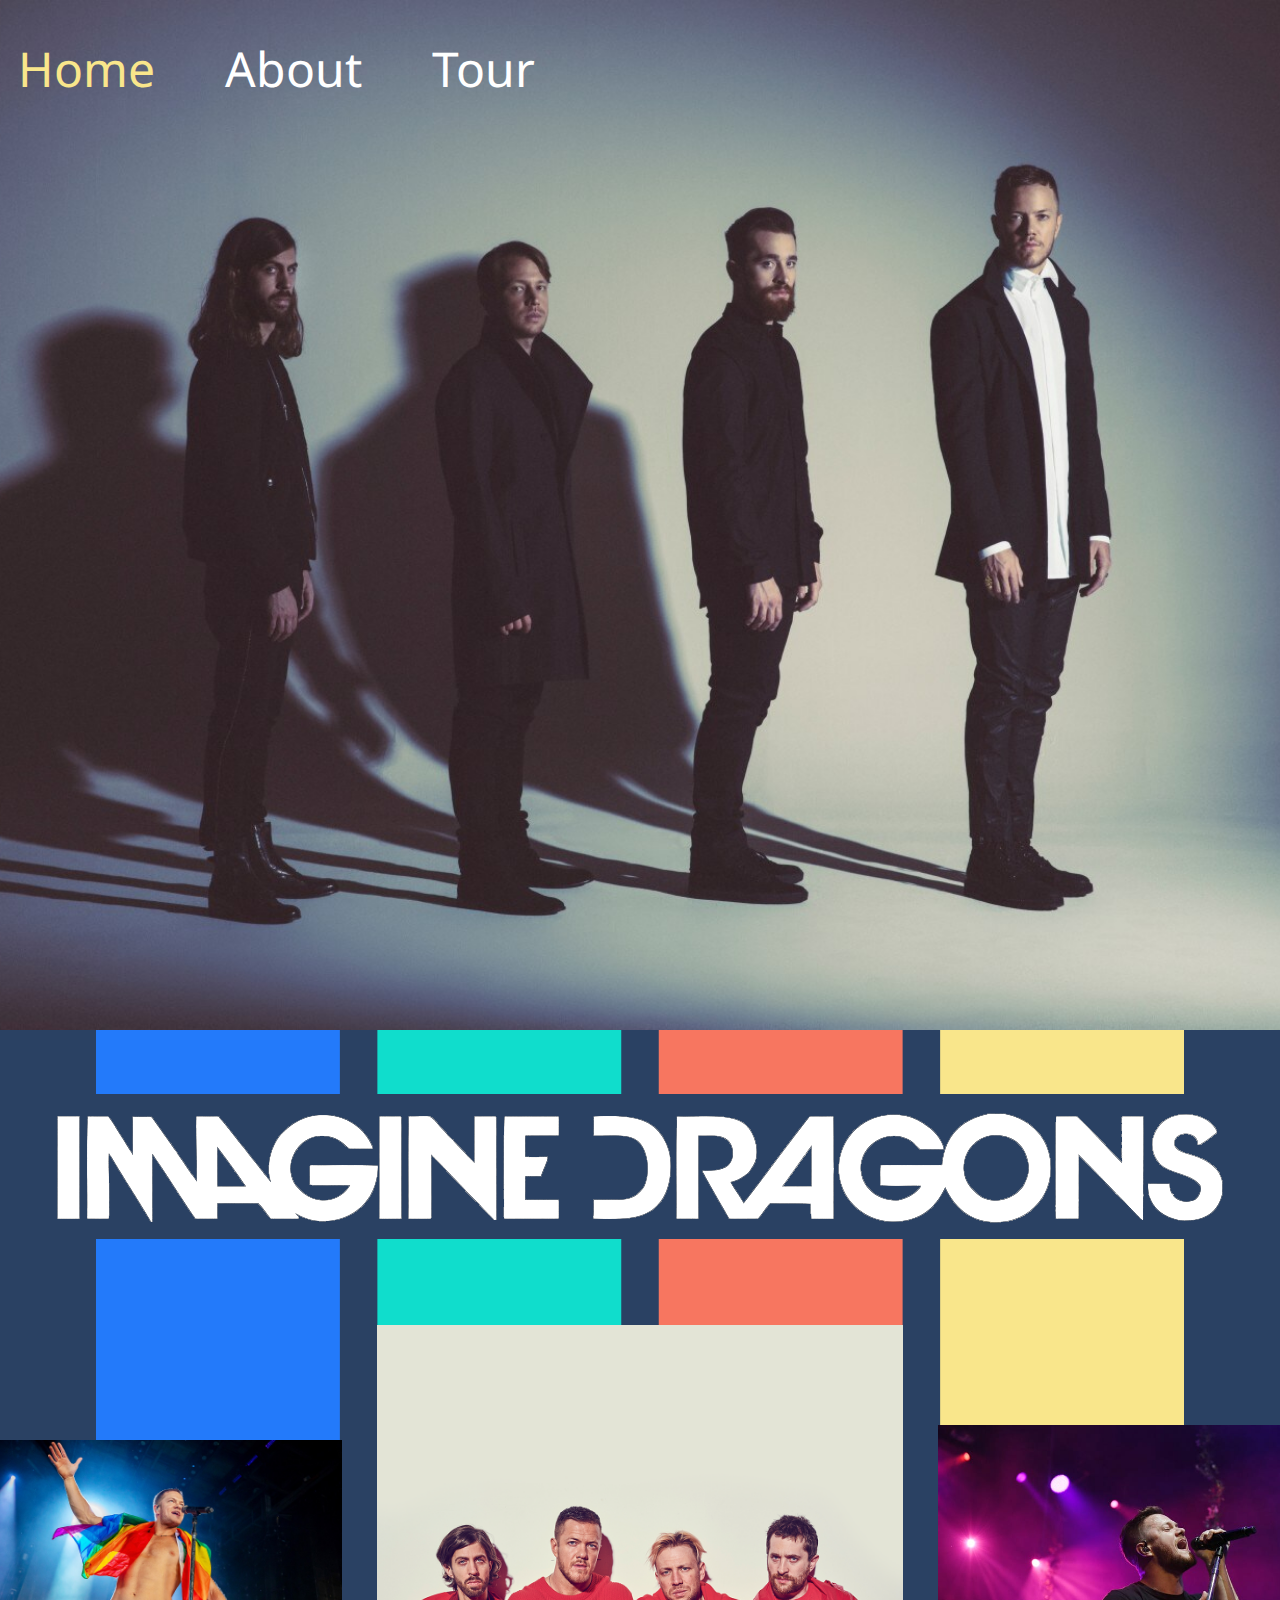
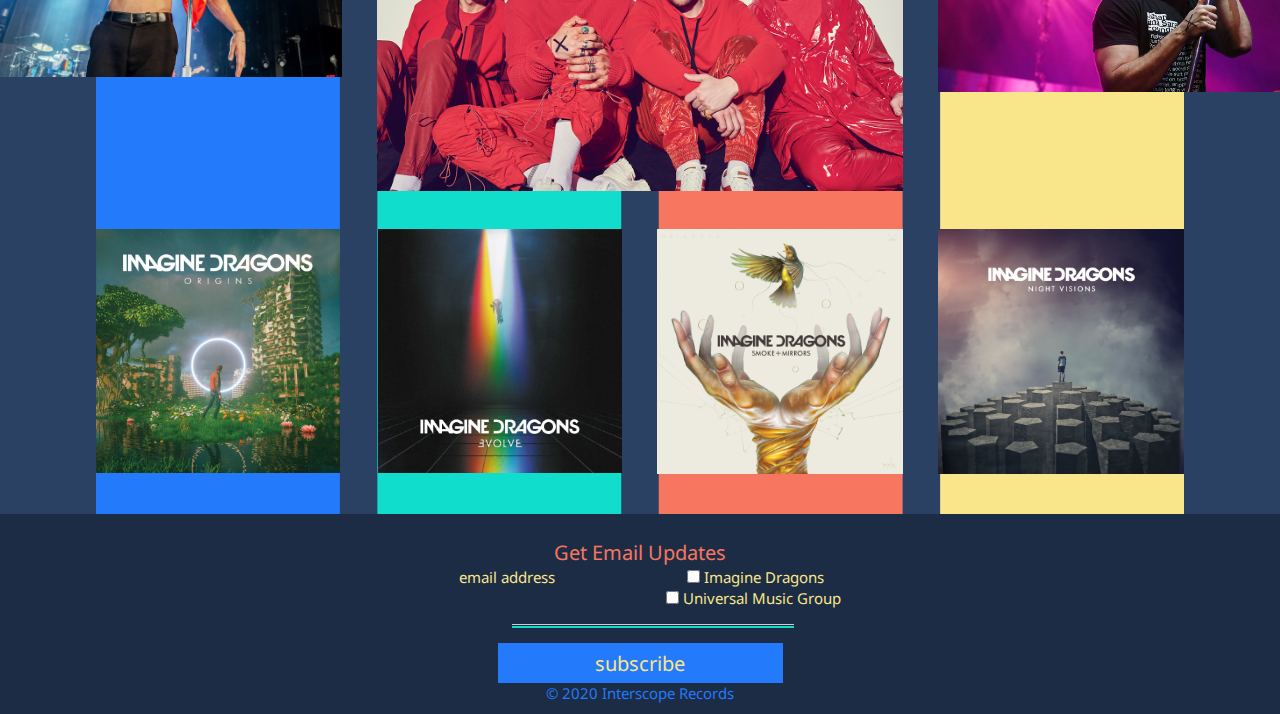
==== commit b07af5d3: "Upload 11/24/20" ====
--- a/index.html
+++ b/index.html
@@ -101,21 +101,22 @@
     <div class="footer_background">
       <p class="get_updates">Get Email Updates</p>
 
+      <form class="email_form">
+        <input type="email" name="email" placeholder="email address" required>
 
-      <form class="email_form">
-        <span class="underlineme">
-        <input type="email" name="email" placeholder="email address" required>
-        </span>
 
-      <span class="underlineme">
         <input type="checkbox" name="checkbox1" class="checkmark">
           <label for="checkbox1">Imagine Dragons</label><br>
+          <div id="pushme">
         <input type="checkbox" name="checkbox2" class="checkmark">
-          <label for="checkbox2">Universal Music Group</label><br>
-      </span>
+          <label for="checkbox2">Universal Music Group</label>
+        </div>
+          <hr class="underlineme">
 
         <input type="submit" value="subscribe">
       </form>
+
+
 
       <p class="copyright">© 2020 Interscope Records</p>
     </div>
--- a/css/main.css
+++ b/css/main.css
@@ -398,7 +398,7 @@
 .about_bandinfo_panel p{
   background-color: #2a4163;
   color: #ffffff;
-  font-size: 16px;
+  font-size: 1.061vw;
   padding-right: 5%;
   padding-top: 5%;
   width: 84.6%;
@@ -419,7 +419,7 @@
     /* float: left; */
     margin: 0;
     padding: 0;
-	padding-top: 50px;
+    margin-top: 4%;
     border: 0;
 	float:left;
 	height: 25%;
@@ -532,6 +532,7 @@
     border: 0;
 	float:right;
 	height: 25%;
+  margin-top:11%
 }
 
 .about_bandinfo_panel_Reynolds_right_img {
@@ -679,6 +680,100 @@
 	padding-bottom: 2%;
 }
 
+/* Slideshow */
+
+/* * {
+  box-sizing: border-box;
+} */
+
+img {
+  vertical-align: middle;
+}
+
+/* Position the image container (needed to position the left and right arrows) */
+.container {
+  position: relative;
+}
+
+/* Hide the images by default */
+.mySlides {
+  display: none;
+}
+
+/* Add a pointer when hovering over the thumbnail images */
+.cursor {
+  cursor: pointer;
+}
+
+/* Next & previous buttons */
+.prev,
+.next {
+  cursor: pointer;
+  position: absolute;
+  top: 40%;
+  width: auto;
+  padding: 16px;
+  margin-top: -50px;
+  color: white;
+  font-weight: bold;
+  font-size: 20px;
+  border-radius: 0 3px 3px 0;
+  user-select: none;
+  -webkit-user-select: none;
+}
+
+/* Position the "next button" to the right */
+.next {
+  right: 0;
+  border-radius: 3px 0 0 3px;
+}
+
+/* On hover, add a black background color with a little bit see-through */
+.prev:hover,
+.next:hover {
+  background-color: rgba(0, 0, 0, 0.8);
+}
+
+/* Number text (1/3 etc) */
+.numbertext {
+  color: #f2f2f2;
+  font-size: 12px;
+  padding: 8px 12px;
+  position: absolute;
+  top: 0;
+}
+
+/* Container for image text */
+.caption-container {
+  text-align: center;
+  background-color: #222;
+  padding: 2px 16px;
+  color: white;
+}
+
+.row:after {
+  content: "";
+  display: table;
+  clear: both;
+}
+
+/* Six columns side by side */
+.column {
+  float: left;
+  width: 16.66%;
+}
+
+/* Add a transparency effect for thumnbail images */
+.demo {
+  opacity: 0.6;
+}
+
+.active,
+.demo:hover {
+  opacity: 1;
+}
+
+/* End of Slideshow */
 
 
 
@@ -755,16 +850,51 @@
   justify-content: center;
   align-items: center;
   flex-direction: row;
+  margin-bottom: 6%;
 }
 .tour_dates1{
-  float:left; width: 13%;
+  float:left;
+  width: 20%;
   padding-right:5%;
   text-align: left;
+  margin-left:34%
 }
 .tour_dates2{
-  float:right; width: 13%;
+  float:right;
+  width: 20%;
   padding: 0;
   text-align: left;
+  margin-right:27.5%
+}
+
+.mySlides{
+  text-align: center;
+}
+
+.caption_container{
+  margin: auto;
+  width: 55%;
+  height: 6%;
+  background-color: #2A4163;
+}
+
+.caption_container p{
+  margin: 0;
+  font-size: 25px;
+  text-align: center;
+  color: #ffffff;
+}
+
+.prev{
+  margin-left:20%;
+  margin-top:2%;
+  color: #f77660;
+}
+
+.next{
+  margin-right:20%;
+  color: #f77660;
+  margin-top:2%;
 }
 
 #tourbackground{
@@ -811,6 +941,13 @@
   color: #f9e68b;
   font-size: 15px;
 }
+
+.email_form hr{
+  width: 22%;
+  position: relative;
+  left: 40%;
+  top: -5%;
+}
 input{
   caret-color: #f77660;
 }
@@ -836,7 +973,13 @@
 }
 
 .underlineme{
+
   border-bottom: 2px solid #10DDCC;
+}
+
+#pushme{
+  position: relative;
+  left: 113px;
 }
 
 /* Off Canvas Navigation */
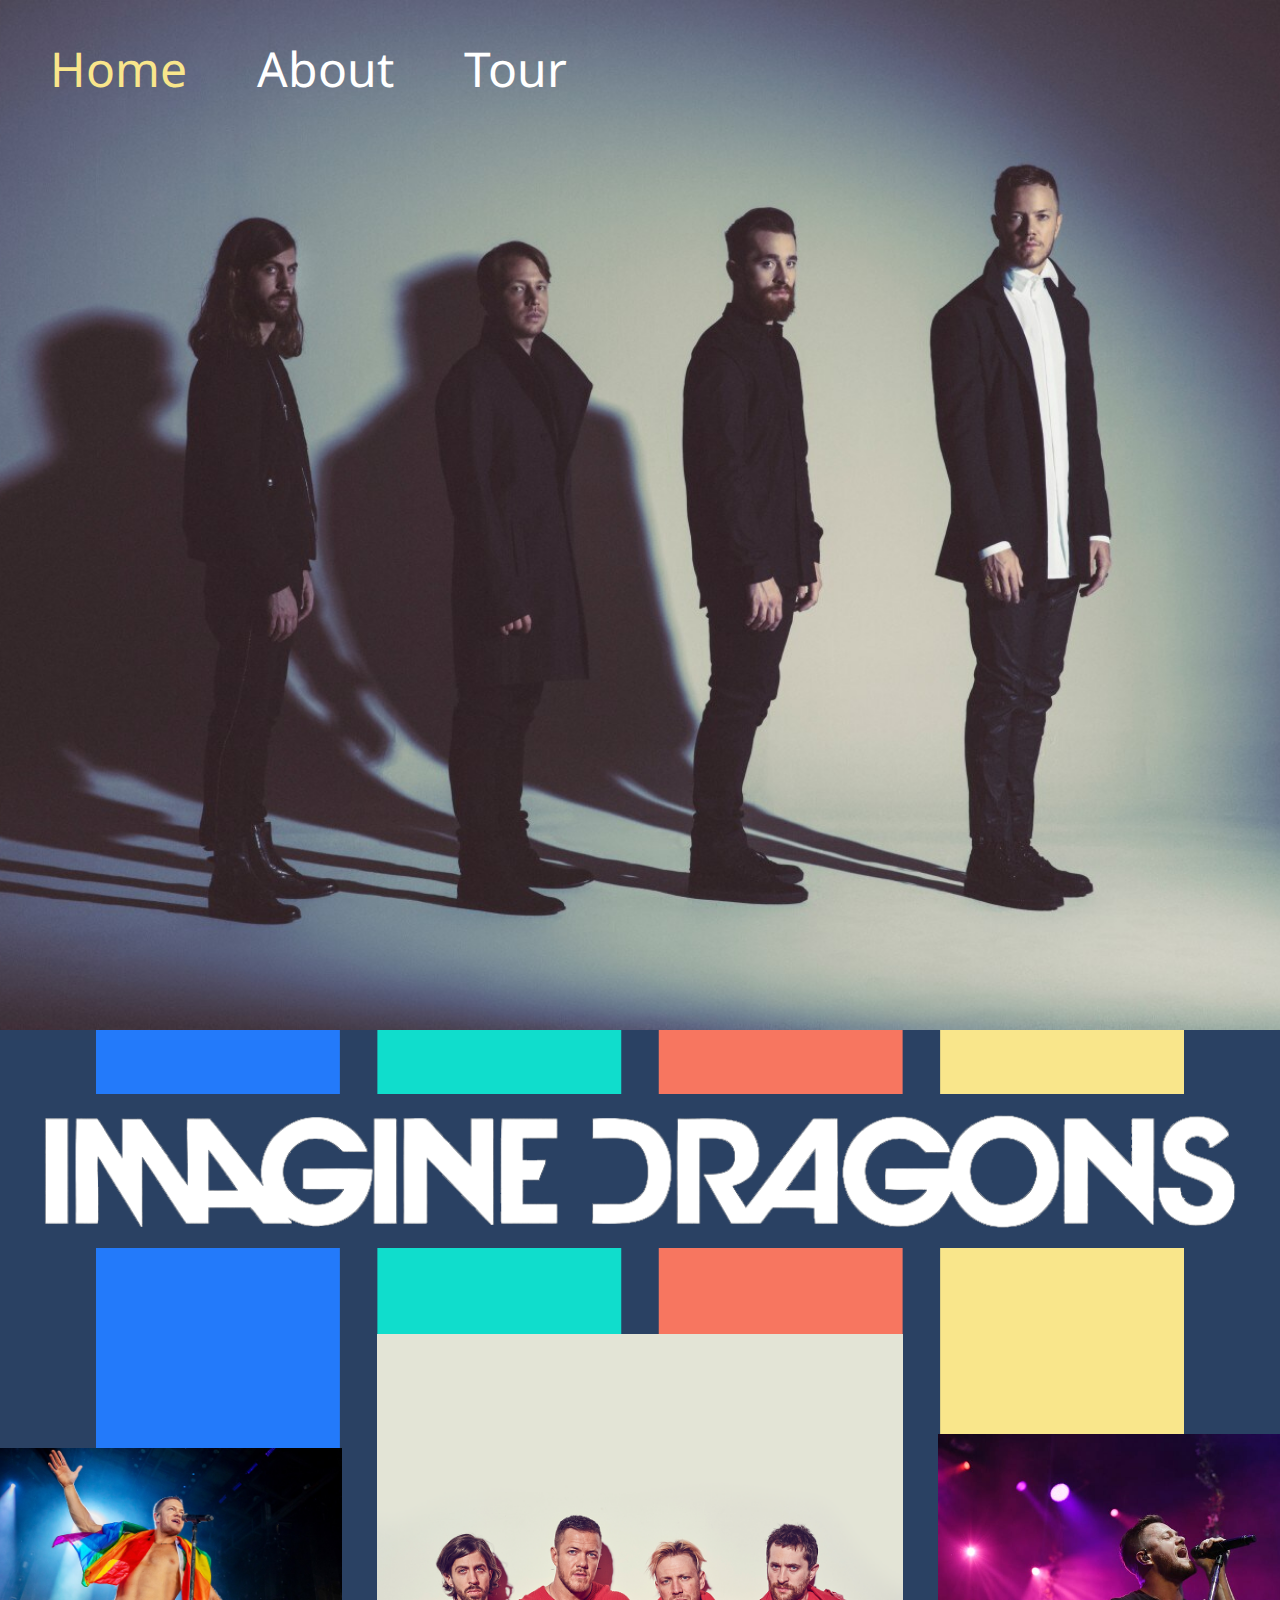
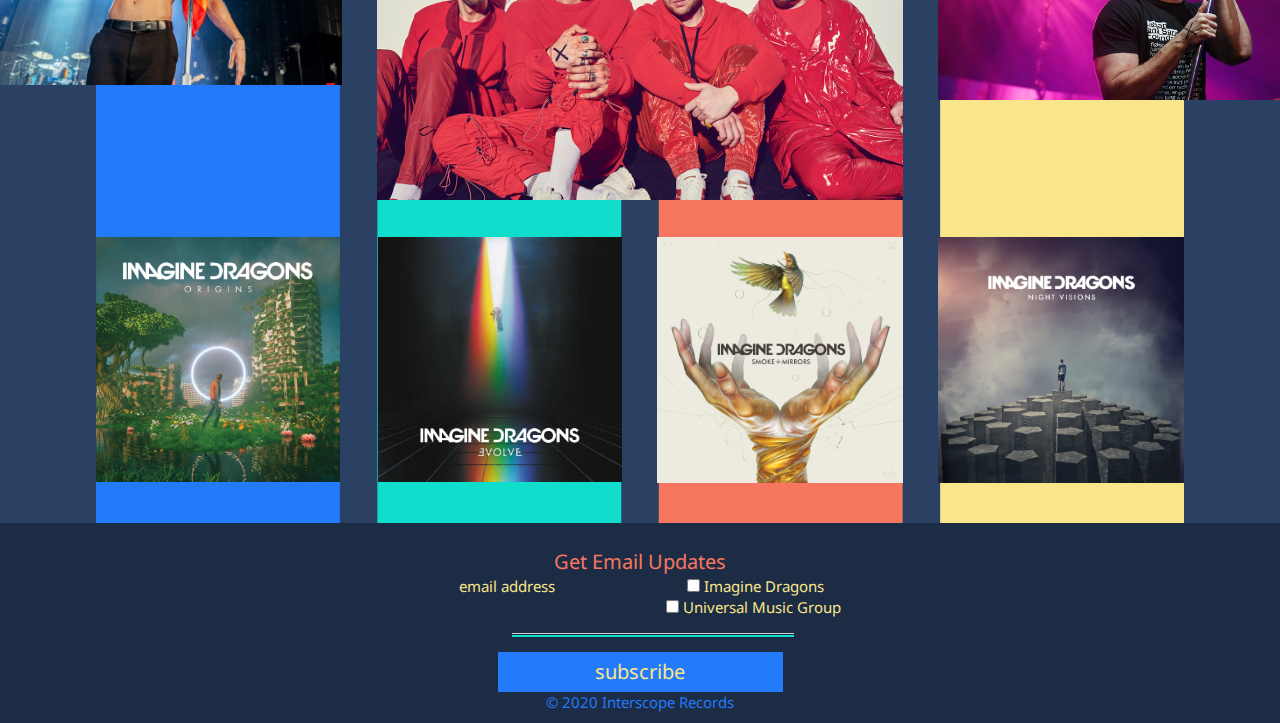
==== commit 55bb17bd: "Add files via upload" ====
--- a/index.html
+++ b/index.html
@@ -1,6 +1,6 @@
 <!doctype html>
 <html class="no-js" lang="">
-
+<link rel="icon" type="image/png" href="favicon.ico"
 <head>
   <meta charset="utf-8">
   <title>Home Imagine Dragons</title>
--- a/css/main.css
+++ b/css/main.css
@@ -15,6 +15,11 @@
   text-shadow: none;
 }
 ::selection {
+  background: #b3d4fc;
+  text-shadow: none;
+}
+
+::hover {
   background: #b3d4fc;
   text-shadow: none;
 }
@@ -63,7 +68,7 @@
   background-position: center;
   background-repeat: no-repeat;
   height: 1030px;
-  width: 100vw;
+  width: 100%;
   margin: 0px;
 }
 
@@ -83,7 +88,7 @@
   background-size: cover;
   background-position: center;
   background-repeat: no-repeat;
-  height: 1030px;
+  height: 55vw;
   width: 100vw;
   margin: 0px;
 }
@@ -95,6 +100,7 @@
   margin: 0px;
   position: relative;
   right: 30%;
+  padding-left: 5%;
 }
 nav ul{
   display: flex;
@@ -125,8 +131,8 @@
 
 /* Imagine Dragons Logo and Logo Background */
 #container_logo_background{
-  line-height: 145px;
-  height: 145px;
+  line-height: 12vw;
+  height: 12vw;
   width: 100%;
   background: #2a4163;
   margin: 5%;
@@ -135,6 +141,11 @@
 }
 #logo{
   vertical-align: middle;
+}
+
+#logo img{
+  vertical-align: middle;
+  width: 100%
 }
 
 
@@ -369,10 +380,14 @@
   flex-direction: row;
 }
 
+.about_main_panel_phone{
+  display:none;
+}
+
 /* this says that the images in this section should be 100% of the container they live in */
 .about_bandinfo_panel img{
   width: 100%;
-  margin: 2% 0%;
+  padding-bottom: 2vw;
   height: 19.5%
 
 }
@@ -387,16 +402,17 @@
   padding-left: 5%;
 }
 .about_bandinfo_textbox{
+  background-color: #2a4163;
   flex-direction: column;
   align-items: center;
   width: 86.67%;
   margin: 0;
   padding-left: 0px;
+  height: 88.1vw;
 }
 
 /* This says make that big paragraph take up 95% of its container width */
 .about_bandinfo_panel p{
-  background-color: #2a4163;
   color: #ffffff;
   font-size: 1.061vw;
   padding-right: 5%;
@@ -419,7 +435,7 @@
     /* float: left; */
     margin: 0;
     padding: 0;
-    margin-top: 4%;
+    margin-top: 4vw;
     border: 0;
 	float:left;
 	height: 25%;
@@ -490,7 +506,6 @@
     /* float: left; */
     margin: 0;
     padding: 0;
-	padding-top: 50px;
     border: 0;
 	float:left;
 	height: 25%;
@@ -532,7 +547,7 @@
     border: 0;
 	float:right;
 	height: 25%;
-  margin-top:11%
+  margin-top:4vw;
 }
 
 .about_bandinfo_panel_Reynolds_right_img {
@@ -688,6 +703,7 @@
 
 img {
   vertical-align: middle;
+  width: 55%;
 }
 
 /* Position the image container (needed to position the left and right arrows) */
@@ -911,11 +927,17 @@
   font-size: 20px;
   color: #F9E68B;
 }
+
+
 .date{
   font-size: 16px;
   color: #ffffff;
 }
 /* ===== This is the CSS for the footer for every page === */
+
+footer {
+  overflow-x:hidden;
+}
 footer p{
   margin: 0px;
   padding: 0px;
@@ -1036,7 +1058,593 @@
 
 
 
-
+/* -------- Media Classes --------------*/
+
+/* ----------- Tablet ----------------*/
+@media only screen
+  and (min-device-width: 768px)
+  and (max-device-width: 1024px)  {
+
+	  nav {
+    display: flex;
+    justify-content: center;
+    align-items: center;
+    margin: 0px;
+    position: relative;
+    right: 30%;
+    padding-left: 15%;
+}
+.overlay_text {
+  color: white;
+  font-size: 11px;
+  position: absolute;
+  top: 15%;
+  left: 45%;
+  -webkit-transform: translate(-50%, -50%);
+  -ms-transform: translate(-50%, -50%);
+  transform: translate(-50%, -50%);
+  text-align: center;
+}
+.overlay_songs_1{
+  color: white;
+  font-size: 9px;
+  position: absolute;
+  top: 25%;
+  left: 10%;
+}
+.overlay_songs_2{
+  color: white;
+  font-size: 9px;
+  position: absolute;
+  top: 25%;
+  left: 60%;
+}
+.about_bandinfo_panel p{
+  background-color: #2a4163;
+  color: #ffffff;
+  font-size: 1.11vw;
+  padding-right: 5%;
+  padding-top: 5%;
+  width: 84.6%;
+  padding-left: 5%;
+  padding-bottom: 5%;
+}
+
+#tourbg {
+    background-image: url(../img/tour_hero_image3.jpg);
+    background-size: cover;
+    background-position: center;
+    background-repeat: no-repeat;
+    height: 60vw;
+    width: 100%;
+    margin: 0px;
+}
+
+#aboutbg {
+    background-image: url(../img/about_hero_image.jpg);
+    background-size: cover;
+    background-position: center;
+    background-repeat: no-repeat;
+    height: 60vw;
+    width: 100vw;
+    margin: 0px;
+}
+
+header{
+  background-image: url('../img/home_hero_image.jpg');
+  background-size: cover;
+  background-position: center;
+  background-repeat: no-repeat;
+  height: 60vw;
+  width: 100%;
+  margin: 0px;
+}
+
+nav ul li a{
+  text-decoration: none;
+  font-size: 20pt;
+  color: #ffffff;
+  padding: 20px;
+}
+.email_form hr {
+    width: 49%;
+    position: relative;
+    left: 28%;
+    top: -5%;
+}
+
+.caption_container p {
+    margin: 0;
+    font-size: 15px;
+    text-align: center;
+    color: #ffffff;
+}
+
+img {
+  vertical-align: middle;
+  width: 75%;
+}
+
+.caption_container {
+    margin: auto;
+    width: 75%;
+    height: 6%;
+    background-color: #2A4163;
+}
+
+.prev {
+    margin-left: 10%;
+    margin-top: 1%;
+    color: #f77660;
+}
+
+.next {
+    margin-right: 10%;
+    color: #f77660;
+    margin-top: 1%;
+}
+
+.tour_dates1 {
+    float: left;
+    width: 100%;
+    padding-right: 0%;
+    text-align: left;
+    margin-left: 25%;
+}
+
+.tour_dates2 {
+    float: right;
+     width: 100%;
+    padding: 0;
+    text-align: left;
+    margin-right: 0%;
+}
+.month {
+    font-size: 14px;
+    color: #F9E68B;
+}
+.date {
+    font-size: 11px;
+    color: #ffffff;
+}
+#tourbackground {
+    background-image: url(../img/tourbg.jpg);
+    width: 100vw;
+    background-position: center;
+    background-size: cover;
+    background-repeat: no-repeat;
+    height: 400px;
+    margin: 2% 0% 0% 0%;
+}
+
+.overlay_album_1:hover {
+  -ms-transform: scale(2.3); /* IE 9 */
+  -webkit-transform: scale(2.3); /* Safari 3-8 */
+  transform: translate(33vw,0px) scale(2.3);
+  z-index: 3;
+}
+
+.album_1_container:hover .overlay_album_1 {
+  opacity: 1.0;
+}
+
+
+.overlay_album_2:hover {
+  -ms-transform: scale(2.3); /* IE 9 */
+  -webkit-transform: scale(2.3); /* Safari 3-8 */
+  transform: translate(11vw,0px) scale(2.3);
+  z-index: 3;
+}
+.album_2_container:hover .overlay_album_2 {
+  opacity: 1.0;
+}
+
+.overlay_album_3:hover {
+  -ms-transform: scale(2.3); /* IE 9 */
+  -webkit-transform: scale(2.3); /* Safari 3-8 */
+  transform: translate(-10vw,0px) scale(2.3);
+  z-index: 3;
+}
+.album_3_container:hover .overlay_album_3 {
+  opacity: 1.0;
+}
+
+.overlay_album_4:hover {
+  -ms-transform: scale(2.3); /* IE 9 */
+  -webkit-transform: scale(2.3); /* Safari 3-8 */
+  transform: translate(-33vw,0px) scale(2.3);
+  z-index: 3;
+}
+.album_4_container:hover .overlay_album_4 {
+  opacity: 1.0;
+}
+
+.overlay_text {
+  color: white;
+  font-size: 1.5vw;
+  position: absolute;
+  top: 15%;
+  left: 45%;
+  -webkit-transform: translate(-50%, -50%);
+  -ms-transform: translate(-50%, -50%);
+  transform: translate(-50%, -50%);
+  text-align: center;
+}
+.overlay_songs_1{
+  color: white;
+  font-size: 0.9vw;
+  position: absolute;
+  top: 25%;
+  left: 10%;
+}
+.overlay_songs_2{
+  color: white;
+  font-size: 0.9vw;
+  position: absolute;
+  top: 25%;
+  left: 60%;
+}
+
+.about_bandinfo_panel {
+    /* width: 80vw; */
+    display: none;
+    justify-content: center;
+    flex-direction: row;
+}
+
+.about_main_panel_phone {
+  display:block;
+}
+
+.about_bandinfo_textbox {
+    flex-direction: column;
+    align-items: center;
+    width: 100%;
+    margin: 0;
+    padding-left: 8px;
+    height:100%;
+}
+
+.about_bandinfo_textbox p {
+  background-color: #2a4163;
+  color: #ffffff;
+  font-size: 3.1vw;
+  padding-right: 5%;
+  padding-top: 5%;
+  width: 84.6%;
+  padding-left: 5%;
+  padding-bottom: 5%;
+}
+
+.about_bandinfo_imgbox {
+    display: flex;
+    flex-direction: column;
+    align-items: center;
+    width: 95%;
+    margin: 0;
+    padding-left: 5%;
+}
+
+.about_bandinfo_imgbox img {
+  vertical-align: middle;
+  width: 90%;
+  padding-right: 5vw;
+}
+  }
+  /*********** Phone **************/
+  @media only screen
+  and (min-device-width: 320px)
+  and (max-device-width: 480px) {
+		  nav {
+    display: flex;
+    justify-content: center;
+    align-items: center;
+    margin: 0px;
+    position: relative;
+    right: 30%;
+    padding-left: 25%;
+}
+.overlay_text {
+  color: white;
+  font-size: 6px;
+  position: absolute;
+  top: 15%;
+  left: 45%;
+  -webkit-transform: translate(-50%, -50%);
+  -ms-transform: translate(-50%, -50%);
+  transform: translate(-50%, -50%);
+  text-align: center;
+}
+.overlay_songs_1{
+  color: white;
+  font-size: 4px;
+  position: absolute;
+  top: 25%;
+  left: 10%;
+}
+.overlay_songs_2{
+  color: white;
+  font-size: 4px;
+  position: absolute;
+  top: 25%;
+  left: 60%;
+
+  }
+
+  .email_form hr {
+    width: 95%;
+    position: relative;
+    left: 2%;
+    top: -5%;
+}
+
+.month {
+    font-size: 16px;
+    color: #F9E68B;
+}
+.date {
+    font-size: 14px;
+    color: #ffffff;
+}
+header {
+    background-image: url(../img/home_hero_image.jpg);
+    background-size: cover;
+    background-position: center;
+    background-repeat: no-repeat;
+    height: 100vw;
+    width: 100vw;
+    /* margin: 0px; */
+    /* margin-left: 50vw;*/
+}
+
+	#container_logo_background {
+    line-height: 65px;
+    height: 65px;
+    width: 100%;
+    background: #2a4163;
+    margin: 5%;
+    text-align: center;
+    display: block;
+
+  }
+
+  .hamburger{
+  font-size:30px;
+  cursor:pointer;
+  color: #fff;
+  display: block;
+  padding-right: 65%
+}
+
+nav ul{
+  display: none;
+  flex-direction: row;
+  justify-content: center;
+  align-items: center;
+  margin: 0px;
+}
+
+#tourbg {
+    background-image: url(../img/tour_hero_image3.jpg);
+    background-size: cover;
+    background-position: center;
+    background-repeat: no-repeat;
+    height: 60vw;
+    width: 100%;
+    margin: 0px;
+}
+
+.caption_container p {
+    margin: 0;
+    font-size: 15px;
+    text-align: center;
+    color: #ffffff;
+}
+
+img {
+  vertical-align: middle;
+  width: 75%;
+}
+
+.caption_container {
+    margin: auto;
+    width: 75%;
+    height: 6%;
+    background-color: #2A4163;
+}
+
+.prev {
+    margin-left: 10%;
+    margin-top: 1%;
+    color: #f77660;
+}
+
+.next {
+    margin-right: 10%;
+    color: #f77660;
+    margin-top: 1%;
+}
+
+#pushme {
+    position: relative;
+    left: 85px;
+}
+.email_form {
+    text-align: center;
+    color: #f9e68b;
+    font-size: 11px;
+}
+.email_form hr {
+    width: 85%;
+    position: relative;
+    left: 10%;
+    top: -5%;
+}
+.get_updates {
+    color: #f77660;
+    text-align: center;
+    font-size: 16px;
+    padding-top: 25px;
+}
+#aboutbg {
+    background-image: url(../img/about_hero_image.jpg);
+    background-size: cover;
+    background-position: center;
+    background-repeat: no-repeat;
+    height: 60vw;
+    width: 100vw;
+    margin: 0px;
+}
+
+.about_large_panel img {
+    width: 85%;
+    padding: 0;
+    padding-bottom: 5vw;
+  }
+
+
+
+.about_bandinfo_panel_Reynolds_left_text p {
+    background-color: #2a4163;
+    color: #ffffff;
+    font-size: 11px;
+    padding-right: 5%;
+    padding-top: 5%;
+    width: 100%;
+    padding-left: 5%;
+    padding-bottom: 5%;
+}
+
+.about_bandinfo_panel_Sermon_right_text p {
+    background-color: #2a4163;
+    color: #ffffff;
+    font-size: 11px;
+    padding-left: 5%;
+    padding-top: 5%;
+    width: 100%;
+    padding-right: 5%;
+    padding-bottom: 5%;
+}
+
+
+.overlay_album_1:hover {
+  -ms-transform: scale(2.3); /* IE 9 */
+  -webkit-transform: scale(2.3); /* Safari 3-8 */
+  transform: translate(33vw,0px) scale(2.3);
+  z-index: 3;
+}
+
+.album_1_container:hover .overlay_album_1 {
+  opacity: 1.0;
+}
+
+
+.overlay_album_2:hover {
+  -ms-transform: scale(2.3); /* IE 9 */
+  -webkit-transform: scale(2.3); /* Safari 3-8 */
+  transform: translate(11vw,0px) scale(2.3);
+  z-index: 3;
+}
+.album_2_container:hover .overlay_album_2 {
+  opacity: 1.0;
+}
+
+.overlay_album_3:hover {
+  -ms-transform: scale(2.3); /* IE 9 */
+  -webkit-transform: scale(2.3); /* Safari 3-8 */
+  transform: translate(-10vw,0px) scale(2.3);
+  z-index: 3;
+}
+.album_3_container:hover .overlay_album_3 {
+  opacity: 1.0;
+}
+
+.overlay_album_4:hover {
+  -ms-transform: scale(2.3); /* IE 9 */
+  -webkit-transform: scale(2.3); /* Safari 3-8 */
+  transform: translate(-33vw,0px) scale(2.3);
+  z-index: 3;
+}
+.album_4_container:hover .overlay_album_4 {
+  opacity: 1.0;
+}
+#tourbackground {
+    background-image: url(../img/tourbg.jpg);
+    width: 100vw;
+    background-position: center;
+    background-size: cover;
+    background-repeat: no-repeat;
+    height: 400px;
+    margin: 2% 0% 0% 0%;
+}
+
+.tour_dates1 {
+    float: left;
+    width: 100%;
+    padding-right: 0%;
+    text-align: left;
+    margin-left: 6%;
+}
+
+.tour_dates2 {
+    float: right;
+     width: 100%;
+    padding: 0;
+    text-align: left;
+    margin-right: 0%;
+}
+.month {
+    font-size: 14px;
+    color: #F9E68B;
+}
+.date {
+    font-size: 11px;
+    color: #ffffff;
+}
+.about_bandinfo_panel {
+    /* width: 80vw; */
+    display: none;
+    justify-content: center;
+    flex-direction: row;
+}
+
+.about_main_panel_phone {
+  display:block;
+}
+
+.about_bandinfo_textbox {
+    flex-direction: column;
+    align-items: center;
+    width: 100%;
+    margin: 0;
+    padding-left: 8px;
+}
+
+.about_bandinfo_textbox p {
+  background-color: #2a4163;
+  color: #ffffff;
+  font-size: 2.5vw;
+  padding-right: 5%;
+  padding-top: 5%;
+  width: 84.6%;
+  padding-left: 5%;
+  padding-bottom: 5%;
+}
+
+.about_bandinfo_imgbox {
+    display: flex;
+    flex-direction: column;
+    align-items: center;
+    width: 95%;
+    margin: 0;
+    padding-left: 5%;
+}
+
+.about_bandinfo_imgbox img {
+  vertical-align: middle;
+  width: 90%;
+  padding-right: 5vw;
+}
 
 /* === Helper classes ====*/
 /* * Hide visually and from screen readers */
